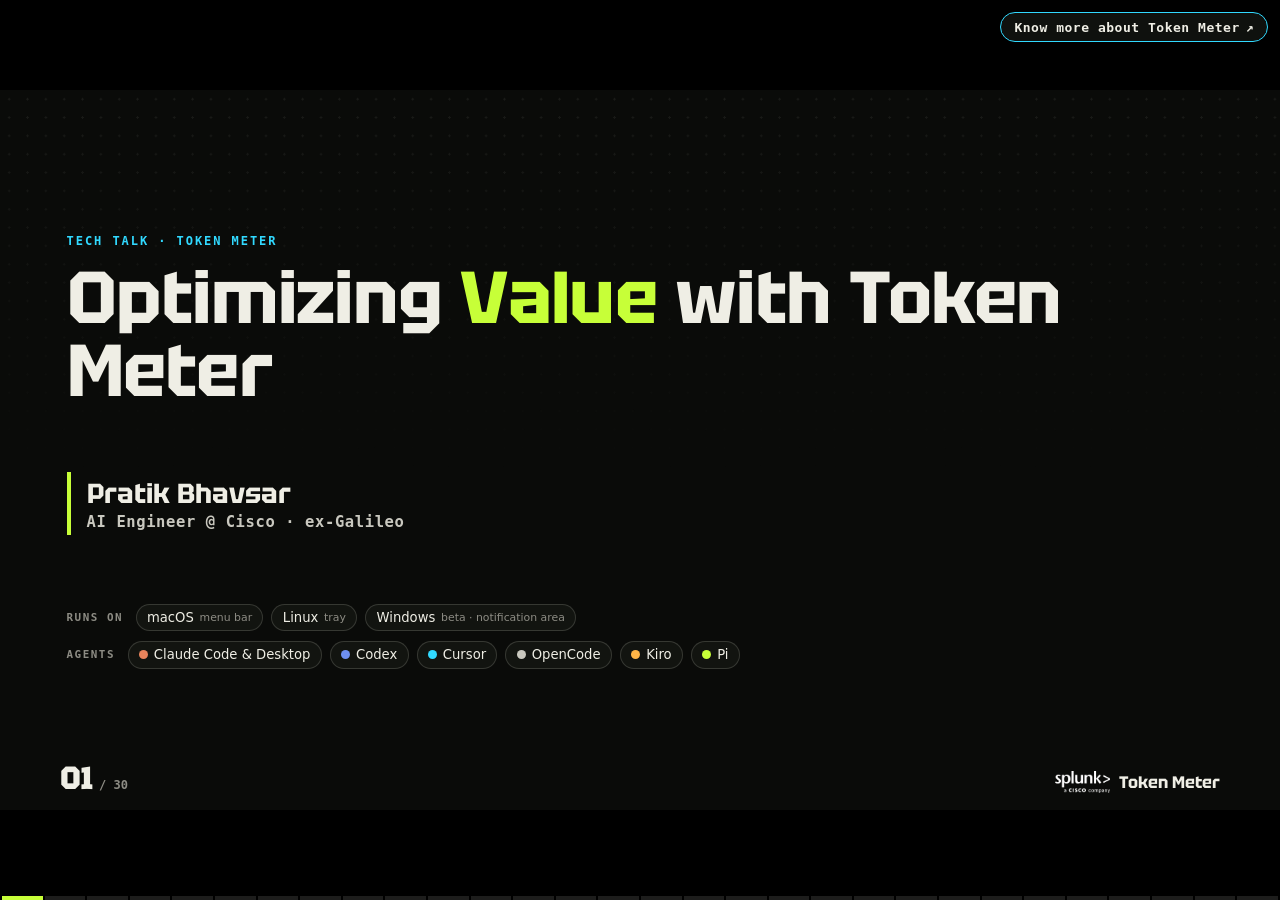
==== docs/talk/index.html @ 32c67ec3 "docs: publish the Token Meter talk deck on GitHub Pages (#84) Serves the deck at /talk/ with a "Know" ====
<!doctype html>
<html lang="en">
<head>
<meta charset="utf-8">
<meta name="viewport" content="width=device-width, initial-scale=1">
<title>Optimizing Value with Token Meter</title>
<link rel="icon" href="../favicon.svg">
<style>
@font-face{font-family:"Tektur Deck";src:url("fonts/Tektur-Variable.ttf") format("truetype");font-weight:400 900;font-stretch:75% 100%;font-display:swap}
:root{
  --carbon:#0a0b09;--panel:#121410;--raise:#1a1d17;
  --bone:#efeee5;--bone-dim:#c9c8bf;--mute:#8d8c84;
  --cyan:#31d9ff;--cyan-deep:#00a9d2;--acid:#c7ff38;--amber:#ffb547;--red:#ff6b5b;
  --claude:#e8845c;--codex:#6e8ff0;
  --line:rgba(239,238,229,.16);
  --display:"Tektur Deck","Arial Narrow",sans-serif;
  --sans:-apple-system,BlinkMacSystemFont,"Segoe UI",Inter,system-ui,sans-serif;
  --mono:ui-monospace,"SF Mono",SFMono-Regular,Menlo,monospace;
}
*{box-sizing:border-box}
html,body{margin:0;height:100%;background:#000;color:var(--bone);font-family:var(--sans);-webkit-font-smoothing:antialiased}
.deck{height:100vh;display:grid;place-items:center}
.slide{display:none;position:relative;width:min(100vw,177.78vh);aspect-ratio:16/9;background:var(--carbon);container-type:size;overflow:hidden;padding:4.6cqw 5.2cqw 4.4cqw}
.slide.on{display:flex;flex-direction:column}
.slide::before{content:"";position:absolute;inset:0;background-image:radial-gradient(rgba(239,238,229,.07) .09cqw,transparent .1cqw);background-size:1.6cqw 1.6cqw;mask-image:linear-gradient(180deg,#000,transparent 55%);pointer-events:none}
.kicker{position:relative;font:600 1.05cqw var(--mono);letter-spacing:.16em;text-transform:uppercase;color:var(--cyan);margin:0 0 1.1cqw;display:flex;gap:1cqw;align-items:center}
h1,h2{position:relative;font-family:var(--display);font-weight:700;margin:0;line-height:1;letter-spacing:-.01em}
h2{font-size:3.3cqw;max-width:88%;line-height:1.05}
.has-loc h2{max-width:66%}
h1 em,h2 em{font-style:normal;color:var(--acid)}
.sub{position:relative;font-size:1.65cqw;line-height:1.4;color:var(--bone-dim);margin:1.2cqw 0 0;max-width:68%}
.stage{position:relative;flex:1;min-height:0;margin-top:2.4cqw;display:flex;gap:3cqw;align-items:stretch}
.stage>*{min-width:0}
.mono{font-family:var(--mono)}
.dim{color:var(--mute)}
.tag{display:inline-block;font:600 1cqw var(--mono);letter-spacing:.08em;text-transform:uppercase;padding:.3cqw .7cqw;border-radius:.35cqw;border:.08cqw solid currentColor}
.tag.soon{color:var(--amber)}.tag.ill{color:var(--mute)}
.foot{position:absolute;left:11.5cqw;right:24cqw;bottom:1.9cqw;font-size:1.05cqw;color:var(--mute)}
svg{display:block;overflow:visible}
svg text{font-family:var(--mono);fill:var(--bone-dim)}
svg .disp{font-family:var(--display);font-weight:700}

/* motion */
.slide.on .a{animation:rise .7s cubic-bezier(.2,.7,.2,1) var(--d,0s) both}
.slide.on .draw{stroke-dasharray:1;stroke-dashoffset:1;animation:draw 1.6s ease-out var(--d,.2s) forwards}
.slide.on .gx{transform-box:fill-box;transform-origin:left center;animation:gx .9s cubic-bezier(.2,.7,.2,1) var(--d,.2s) both}
.slide.on .gy{transform-box:fill-box;transform-origin:center bottom;animation:gy .9s cubic-bezier(.2,.7,.2,1) var(--d,.2s) both}
.slide.on .pop{transform-box:fill-box;transform-origin:center;animation:pop .5s cubic-bezier(.3,1.6,.5,1) var(--d,.4s) both}
@keyframes rise{from{opacity:0;transform:translateY(1.2cqw)}to{opacity:1;transform:none}}
@keyframes draw{to{stroke-dashoffset:0}}
@keyframes gx{from{transform:scaleX(0)}}
@keyframes gy{from{transform:scaleY(0)}}
@keyframes pop{from{transform:scale(0);opacity:0}to{transform:none;opacity:1}}
@keyframes pulse{0%,100%{box-shadow:0 0 0 0 rgba(199,255,56,.45)}50%{box-shadow:0 0 0 .8cqw rgba(199,255,56,0)}}
@keyframes spin{to{transform:rotate(360deg)}}


/* annotated screenshot */
.annot{position:relative;margin:0;aspect-ratio:16/10;align-self:center;width:100%;border-radius:.7cqw;border:.08cqw solid var(--line);box-shadow:0 2cqw 5cqw rgba(0,0,0,.6);overflow:visible}
.annot img{width:100%;height:100%;display:block;border-radius:.7cqw}
.ring{position:absolute;left:calc(var(--x) - var(--w)/2);top:calc(var(--y) - var(--h)/2);width:var(--w);height:var(--h);border:.22cqw solid var(--acid);border-radius:.8cqw}
.slide.on .ring{animation:pop .5s cubic-bezier(.3,1.6,.5,1) var(--d,.6s) both,pulse 2.2s ease-in-out calc(var(--d,.6s) + .6s) infinite}
.ring::after{content:attr(data-k);position:absolute;top:-1.3cqw;left:-1.3cqw;width:2.2cqw;height:2.2cqw;border-radius:50%;background:var(--acid);color:var(--carbon);font:800 1.25cqw/2.2cqw var(--display);text-align:center}
.keys{list-style:none;margin:0;padding:0;display:flex;flex-direction:column;gap:1.8cqw}
.keys li{display:grid;grid-template-columns:2.6cqw 1fr;gap:1cqw;align-items:start}
.keys i{font-style:normal;width:2.2cqw;height:2.2cqw;border-radius:50%;background:var(--acid);color:var(--carbon);font:800 1.25cqw/2.2cqw var(--display);text-align:center}
.keys b{display:block;font:700 1.75cqw/1.15 var(--display);margin-bottom:.4cqw}
.keys span{font-size:1.4cqw;line-height:1.4;color:var(--bone-dim)}
.side{flex:0 0 27%;display:flex;flex-direction:column;justify-content:center;gap:2.4cqw}
.do{border-left:.3cqw solid var(--cyan);padding:.4cqw 0 .4cqw 1.2cqw;font-size:1.35cqw;line-height:1.4;color:var(--bone)}
.do::before{content:"Do this";display:block;font:600 .95cqw var(--mono);letter-spacing:.14em;text-transform:uppercase;color:var(--cyan);margin-bottom:.3cqw}
.where{font:1.15cqw var(--mono);color:var(--mute)}
.where b{color:var(--cyan);font-weight:400}

/* layouts */
.title{justify-content:center}
.title h1{font-size:6.4cqw;margin-bottom:3cqw}
.section{justify-content:center}
.section h1{font-size:7cqw}
.actdiv h1 em{color:var(--c)}
.actrail{display:grid;grid-template-columns:repeat(4,1fr);gap:1.2cqw;margin-top:4.4cqw}
.act{border-top:.35cqw solid var(--c);padding-top:1cqw;opacity:.38}
.act.on{opacity:1}
.act span{display:block;font:600 1.05cqw var(--mono);color:var(--c);letter-spacing:.08em}
.act b{display:block;margin-top:.4cqw;font:700 1.7cqw/1.15 var(--display);color:var(--bone)}
.bignum{font:800 6cqw/1 var(--display)}
.label{font:600 1.1cqw var(--mono);letter-spacing:.14em;text-transform:uppercase;color:var(--mute)}
.callout{position:absolute;z-index:3;min-width:28%;max-width:40%;background:var(--panel);border:.25cqw solid var(--acid);border-radius:1cqw;padding:1.1cqw 1.5cqw 1.2cqw;box-shadow:0 1.6cqw 4cqw rgba(0,0,0,.8),0 0 0 .5cqw rgba(10,11,9,.9)}
.callout::after{content:attr(data-k);position:absolute;top:-1.3cqw;left:-1.3cqw;width:2.4cqw;height:2.4cqw;border-radius:50%;background:var(--acid);color:var(--carbon);font:800 1.35cqw/2.4cqw var(--display);text-align:center}
.callout .cv{font:800 3.4cqw/1.05 var(--display);color:var(--bone);margin-top:.4cqw;display:flex;align-items:baseline;gap:1cqw}
.callout .cv em{font:700 1.6cqw var(--mono);font-style:normal}
.callout .cv em.dn{color:var(--red)}
.callout .cs{margin-top:.4cqw;font-size:1.2cqw;line-height:1.35;color:var(--bone-dim)}
.slide.on .callout{animation:pop .6s cubic-bezier(.3,1.6,.5,1) var(--d,1.4s) both}
.win{background:var(--panel);border:.08cqw solid var(--line);border-radius:1cqw;overflow:hidden;box-shadow:0 2cqw 5cqw rgba(0,0,0,.6);display:flex;flex-direction:column}
.winbar{display:flex;align-items:center;gap:.55cqw;padding:1cqw 1.4cqw;background:var(--raise);border-bottom:.08cqw solid var(--line);font:1.05cqw var(--mono);color:var(--mute)}
.winbar i{width:.95cqw;height:.95cqw;border-radius:50%;background:#2a2e26}
.winbar span{margin-left:1cqw}
.winbody{padding:2cqw 2.2cqw;display:flex;flex-direction:column;gap:1.5cqw}
.meterbar{position:relative;height:1.1cqw;border-radius:.6cqw;background:rgba(239,238,229,.1);margin:1.6cqw 0 2.6cqw}
.meterbar i{position:absolute;left:0;top:0;bottom:0;border-radius:.6cqw;background:var(--cyan)}
.slide.on .meterbar i{animation:gx 1.2s cubic-bezier(.2,.7,.2,1) 2s both;transform-origin:left}
.meterbar b{position:absolute;top:-.6cqw;bottom:-.6cqw;width:.25cqw;background:var(--acid)}
.meterbar span{position:absolute;top:1.8cqw;font:1.05cqw var(--mono);color:var(--bone-dim);white-space:nowrap;transform:translateX(-50%)}
.pres{display:none}
body.shownotes .pres{display:flex;position:fixed;top:0;left:50%;transform:translateX(-50%);gap:2em;align-items:center;padding:.5em 1.2em;background:rgba(18,20,16,.96);border:1px solid var(--cyan);border-top:none;border-radius:0 0 .6em .6em;font:14px var(--mono);color:var(--bone-dim);z-index:9}
.pres b{color:var(--acid);font-weight:600}
.loc{position:absolute;top:4.1cqw;right:5.2cqw;z-index:4;display:flex;align-items:center;gap:.8cqw;padding:.75cqw 1.2cqw;border:.1cqw solid rgba(49,217,255,.55);border-radius:.8cqw;background:rgba(49,217,255,.08);font:600 1.2cqw var(--mono);color:var(--bone)}
.loc::before{content:"In Token Meter";font-size:.9cqw;letter-spacing:.14em;text-transform:uppercase;color:var(--cyan)}
.loc b{color:var(--acid);font-weight:600}
.chiprow{display:flex;flex-wrap:wrap;gap:.7cqw;align-items:center}
.chip{display:inline-flex;align-items:center;gap:.5cqw;padding:.45cqw .9cqw;border:.08cqw solid var(--line);border-radius:2cqw;background:var(--panel);font:1.15cqw var(--sans);color:var(--bone)}
.chip i{width:.8cqw;height:.8cqw;border-radius:50%;background:var(--c,var(--mute))}
.chip small{color:var(--mute);font-size:.95cqw}
.striplab{font:600 .95cqw var(--mono);letter-spacing:.14em;text-transform:uppercase;color:var(--mute);margin-right:.4cqw}
a.linkpill{display:flex;flex-direction:column;align-items:flex-start;gap:.3cqw;padding:1cqw 1.5cqw;border-radius:.9cqw;background:var(--acid);color:var(--carbon);font:700 1.4cqw var(--display);text-decoration:none;box-shadow:0 0 0 .4cqw rgba(199,255,56,.18),0 1.2cqw 3cqw rgba(199,255,56,.2)}
a.linkpill small{font:500 1.05cqw var(--mono)}
.slide.on a.linkpill{animation:pop .6s cubic-bezier(.3,1.6,.5,1) var(--d,1.6s) both,pulse 2.4s ease-in-out 2.4s infinite}
.links{display:grid;grid-template-columns:repeat(2,1fr);gap:1.4cqw}
.links a{display:block;padding:1.5cqw 1.8cqw;border:.08cqw solid var(--line);border-radius:1cqw;background:var(--panel);color:var(--bone);text-decoration:none;border-left:.35cqw solid var(--c,var(--cyan))}
.links a b{display:block;font:700 1.9cqw var(--display);margin-bottom:.4cqw}
.links a span{font:1.15cqw var(--mono);color:var(--bone-dim);word-break:break-all}
.links a:hover{border-color:var(--c,var(--cyan))}
.slide::after{content:none}
.snum{position:absolute;left:5.2cqw;bottom:1.4cqw;z-index:4;font:800 2.8cqw/1 var(--display);color:var(--bone);letter-spacing:-.02em}
.snum small{font:600 1.05cqw var(--mono);color:var(--mute);margin-left:.5cqw;letter-spacing:0}
.brand{position:absolute;right:5.2cqw;bottom:1.5cqw;z-index:4;display:flex;align-items:center;gap:.8cqw;font:700 1.45cqw var(--display);color:var(--bone)}
.brand img{height:1.9cqw;display:block}
.tiles{display:grid;grid-template-columns:repeat(3,1fr);gap:1cqw}
.tile{background:var(--panel);border:.08cqw solid var(--line);border-radius:.8cqw;padding:1.2cqw 1.4cqw}
.tile b{display:block;font:800 3cqw/1 var(--display);color:var(--bone)}
.tile span{display:block;margin-top:.5cqw;font-size:1.2cqw;line-height:1.35;color:var(--bone-dim)}
.tile.bill{border-color:rgba(255,107,91,.6);background:rgba(255,107,91,.08)}
.tile.bill b{color:var(--red)}
.xp{background:var(--panel);border:.08cqw solid var(--line);border-radius:.9cqw;padding:1cqw 1.3cqw .9cqw;box-shadow:0 1.6cqw 4cqw rgba(0,0,0,.45)}
.xphead{display:flex;align-items:center;gap:1cqw;margin-bottom:.7cqw}
.xpt{font:700 1.3cqw var(--display);color:var(--bone);white-space:nowrap}
.xph{margin-left:auto;font:1cqw var(--mono);color:var(--mute);white-space:nowrap}
.xseg{display:flex;border:.08cqw solid var(--line);border-radius:.5cqw;overflow:hidden}
.xseg span{padding:.3cqw .75cqw;font:600 .95cqw var(--mono);color:var(--mute);border-left:.08cqw solid var(--line)}
.xseg span:first-child{border-left:0}
.xseg span.on{background:rgba(49,217,255,.16);color:var(--cyan)}
.xleg{display:flex;flex-wrap:wrap;gap:.4cqw 1.4cqw;margin-top:.6cqw;font:1cqw var(--mono);color:var(--bone-dim)}
.xleg i{display:inline-block;width:.8cqw;height:.8cqw;border-radius:50%;background:var(--c);margin-right:.45cqw;vertical-align:-.05cqw}
.receipt{position:relative;background:var(--bone);color:var(--carbon);font:1.2cqw/1.55 var(--mono);padding:1.8cqw 2cqw 2.6cqw;border-radius:.4cqw .4cqw 0 0;box-shadow:0 2cqw 5cqw rgba(0,0,0,.6);transform:rotate(1.2deg)}
.receipt::after{content:"";position:absolute;left:0;right:0;bottom:-1cqw;height:1cqw;background:linear-gradient(-45deg,transparent .5cqw,var(--bone) 0) 0 0/1cqw 1cqw,linear-gradient(45deg,transparent .5cqw,var(--bone) 0) 0 0/1cqw 1cqw}
.receipt h4{margin:0 0 1cqw;font:800 1.5cqw var(--display);letter-spacing:.06em;text-align:center}
.receipt .r{display:flex;gap:.8cqw;align-items:baseline}
.receipt .r em{font-style:normal;font-weight:700;width:1.4cqw}
.receipt .r span{flex:1;border-bottom:.12cqw dotted rgba(10,11,9,.35)}
.receipt .r i{font-style:normal;color:#4a4a44}
.receipt .ok em{color:#2c7a1f}.receipt .no em{color:#c0392b}.receipt .ex em{color:#8a6100}
.receipt hr{border:0;border-top:.15cqw dashed rgba(10,11,9,.5);margin:1cqw 0}
.receipt .tot{display:flex;justify-content:space-between;font:800 1.7cqw var(--display)}
.notif{display:grid;grid-template-columns:3.6cqw 1fr;gap:1.1cqw;align-items:start;background:rgba(40,42,38,.92);border:.08cqw solid rgba(239,238,229,.2);border-radius:1.4cqw;padding:1.3cqw 1.5cqw;box-shadow:0 2cqw 5cqw rgba(0,0,0,.6);backdrop-filter:blur(10px)}
.notif .ic{width:3.6cqw;height:3.6cqw;border-radius:.9cqw;background:var(--carbon);border:.08cqw solid var(--cyan);display:grid;place-items:center;font:800 1.3cqw var(--display);color:var(--cyan)}
.notif .ap{font:600 1.05cqw var(--sans);color:var(--mute);display:flex;justify-content:space-between}
.notif b{display:block;font:700 1.45cqw var(--sans);margin:.2cqw 0}
.notif span{font-size:1.25cqw;color:var(--bone-dim)}
.hint{display:flex;gap:1cqw;align-items:flex-start;padding:1cqw 1.2cqw;border-radius:.7cqw;background:rgba(255,181,71,.1);border:.08cqw solid rgba(255,181,71,.45)}
.hint i{font-style:normal;color:var(--amber);font:800 1.4cqw var(--display)}
.hint b{display:block;font:700 1.35cqw var(--sans)}
.hint span{font-size:1.15cqw;color:var(--bone-dim)}
.rules{list-style:none;margin:0;padding:0;display:flex;flex-direction:column;gap:.7cqw}
.rules li{display:flex;gap:.8cqw;align-items:baseline;font-size:1.25cqw;color:var(--bone-dim)}
.rules li b{color:var(--bone);font-weight:600}
.rules li::before{content:"";flex:0 0 .7cqw;height:.7cqw;border-radius:50%;background:var(--amber);transform:translateY(-.1cqw)}
.speaker{border-left:.35cqw solid var(--acid);padding:.3cqw 0 .3cqw 1.4cqw}
.speaker b{display:block;font:700 2.4cqw var(--display)}
.speaker span{display:block;font:600 1.35cqw var(--mono);color:var(--bone-dim);letter-spacing:.04em;margin-top:.2cqw}
.levers{display:grid;grid-template-columns:repeat(5,1fr);gap:1.1cqw;width:100%}
.lever{display:flex;flex-direction:column;background:var(--panel);border:.08cqw solid var(--line);border-top:.35cqw solid var(--c,var(--cyan));border-radius:.9cqw;padding:1.4cqw 1.3cqw 1.2cqw;min-height:0}
.lever h3{margin:0;min-height:3.6cqw;font:700 1.55cqw/1.15 var(--display);color:var(--bone)}
.lever .q{min-height:5cqw;margin:.6cqw 0 0;font-size:1.15cqw;line-height:1.4;color:var(--bone-dim)}
.lever .n{margin-top:2cqw;font:800 3.1cqw/1 var(--display);color:var(--c,var(--cyan))}
.lever .e{margin-top:.4cqw;font-size:1.1cqw;line-height:1.35;color:var(--bone-dim)}
.lever .w{margin-top:.9cqw;font:600 .95cqw var(--mono);color:var(--cyan);letter-spacing:.03em}
.keep{display:grid;grid-template-columns:1fr 1fr;gap:.7cqw}
.keep span{padding:.7cqw .9cqw;border:.08cqw solid rgba(199,255,56,.4);border-radius:.6cqw;font:600 1.15cqw var(--sans);color:var(--bone);background:rgba(199,255,56,.06)}
.tl{display:flex;gap:.4cqw;width:100%}
.tl .seg{flex:var(--w);min-width:0}
.tl .bar{height:1.1cqw;border-radius:.3cqw;background:var(--c)}
.slide.on .tl .bar{animation:gx .8s cubic-bezier(.2,.7,.2,1) var(--d,.3s) both;transform-origin:left}
.tl .yr{margin-top:.8cqw;font:600 1cqw var(--mono);color:var(--mute)}
.tl .co{margin-top:.3cqw;font:700 1.6cqw/1.1 var(--display);color:var(--bone)}
.tl .ds{margin-top:.4cqw;font-size:1.1cqw;line-height:1.35;color:var(--bone-dim)}
.phase{display:flex;justify-content:space-between;font:600 1cqw var(--mono);letter-spacing:.12em;text-transform:uppercase;margin-bottom:.8cqw}
.proof{display:grid;grid-template-columns:1fr 1fr;gap:1.4cqw}
.proof .card{background:var(--panel);border:.08cqw solid var(--line);border-left:.35cqw solid var(--c);border-radius:.8cqw;padding:1.3cqw 1.5cqw}
.proof .card .label{color:var(--c)}
.proof ul{margin:.7cqw 0 0;padding:0;list-style:none;display:flex;flex-direction:column;gap:.55cqw}
.proof li{font-size:1.25cqw;line-height:1.35;color:var(--bone-dim)}
.proof li b{color:var(--bone);font-weight:600}
a.me{display:inline-block;padding:.75cqw 1.4cqw;border-radius:.8cqw;background:var(--acid);color:var(--carbon);font:700 1.6cqw var(--display);text-decoration:none}
a.me.alt{background:transparent;color:var(--acid);border:.15cqw solid var(--acid)}
.credits{position:absolute;left:13cqw;right:22cqw;bottom:1.5cqw;z-index:4;display:flex;align-items:center;gap:1.4cqw;height:2.6cqw;padding:0 0 0 1.2cqw;border:.08cqw solid rgba(199,255,56,.3);border-radius:2cqw;background:rgba(199,255,56,.05);overflow:hidden}
.credits b{flex:none;font:600 .95cqw var(--mono);letter-spacing:.14em;text-transform:uppercase;color:var(--acid)}
.cwin{flex:1;min-width:0;overflow:hidden;mask-image:linear-gradient(90deg,transparent,#000 6%,#000 94%,transparent)}
.ctrack{display:flex;width:max-content}
.ctrack div{display:flex}
.ctrack span{font:600 1.25cqw var(--sans);color:var(--bone);white-space:nowrap;padding-right:1.4cqw}
.ctrack span::after{content:"·";margin-left:1.4cqw;color:var(--acid)}
.slide.on .ctrack{animation:credits 22s linear infinite}
@keyframes credits{to{transform:translateX(-50%)}}
.closeglow{position:absolute;inset:0;background:radial-gradient(40cqw 30cqw at 78% 45%,rgba(199,255,56,.10),transparent 70%),radial-gradient(35cqw 30cqw at 15% 85%,rgba(49,217,255,.08),transparent 70%);pointer-events:none}
.printer{position:relative;justify-self:center;width:38cqw}
.slot{position:relative;z-index:2;display:flex;align-items:center;gap:.8cqw;height:4cqw;padding:0 1.6cqw;border-radius:1.2cqw;background:linear-gradient(180deg,#24281f,#121410);border:.08cqw solid rgba(239,238,229,.18);box-shadow:0 1.4cqw 3cqw rgba(0,0,0,.6);font:700 1.05cqw var(--mono);letter-spacing:.2em;color:var(--mute)}
.slot i{width:.8cqw;height:.8cqw;border-radius:50%;background:var(--acid);box-shadow:0 0 1cqw var(--acid)}
.slot b{position:absolute;left:1.4cqw;right:1.4cqw;bottom:.7cqw;height:.35cqw;border-radius:.2cqw;background:#000}
.paper{position:relative;margin:-1cqw 1.4cqw 0;padding:2.6cqw 2cqw 2.2cqw;background:var(--bone);color:var(--carbon);font:1.1cqw/1.4 var(--mono);box-shadow:0 2cqw 4cqw rgba(0,0,0,.55);transform-origin:top center}
.paper::after{content:"";position:absolute;left:0;right:0;bottom:-1cqw;height:1cqw;background:linear-gradient(-45deg,transparent .5cqw,var(--bone) 0) 0 0/1cqw 1cqw,linear-gradient(45deg,transparent .5cqw,var(--bone) 0) 0 0/1cqw 1cqw}
.slide.on .paper{animation:printout 1.8s cubic-bezier(.3,.6,.2,1) .5s both}
@keyframes printout{from{clip-path:inset(0 0 100% 0);transform:translateY(-6cqw)}to{clip-path:inset(0 0 -2cqw 0);transform:none}}
.paper .ph{display:flex;justify-content:space-between;font-weight:700;letter-spacing:.14em;padding-bottom:1cqw;margin-bottom:.4cqw;border-bottom:.15cqw dashed rgba(10,11,9,.45)}
.paper .li{display:grid;grid-template-columns:2.6cqw 1fr auto;gap:1cqw;align-items:center;padding:.85cqw 0;white-space:nowrap;border-bottom:.1cqw dotted rgba(10,11,9,.3);color:var(--carbon);text-decoration:none}
.paper .ic{display:flex;align-items:center;justify-content:center;height:2.4cqw}
.paper .ic svg{width:2.3cqw;height:2.3cqw}
.paper .ic img{width:2.6cqw;filter:invert(1)}
.paper .t{font:600 1.3cqw var(--sans)}
.paper .v{font-weight:700;font-size:1.1cqw}
.paper .tot{display:flex;justify-content:space-between;align-items:baseline;margin-top:1.2cqw;padding-top:1.2cqw;border-top:.15cqw dashed rgba(10,11,9,.45);font:800 1.8cqw var(--display)}
.paper .tot span:last-child{font:700 1.2cqw var(--mono)}
.paper .thanks{margin-top:1.6cqw;text-align:center;font-weight:700;letter-spacing:.24em;font-size:1cqw;color:#4a4a44}
.cta{display:flex;flex-wrap:wrap;gap:.8cqw;margin-top:1.6cqw}
.cta span{padding:.7cqw 1.2cqw;border-radius:2cqw;border:.12cqw solid var(--acid);color:var(--acid);font:700 1.3cqw var(--display)}
.cta span:first-child{background:var(--acid);color:var(--carbon)}
.mtiles{display:grid;grid-template-columns:1fr 1fr;gap:.9cqw}
.mt{background:var(--panel);border:.08cqw solid var(--line);border-top:.3cqw solid var(--c,var(--cyan));border-radius:.8cqw;padding:1cqw 1.2cqw}
.mt .k{font:600 .95cqw var(--mono);letter-spacing:.1em;text-transform:uppercase;color:var(--mute)}
.mt .v{display:flex;align-items:baseline;gap:.7cqw;margin-top:.4cqw;font:800 2.5cqw/1 var(--display);color:var(--bone)}
.mt .v em{font:700 1.2cqw var(--mono);font-style:normal}
.mt .v em{color:var(--mute)}
.mt .v em.dn{color:var(--red)}.mt .v em.up{color:var(--acid)}
.mt .kn{display:inline-block;width:1.5cqw;height:1.5cqw;margin-right:.5cqw;border-radius:50%;background:var(--acid);color:var(--carbon);font:800 .95cqw/1.5cqw var(--display);text-align:center;letter-spacing:0;vertical-align:.05cqw}
.mt .s{margin-top:.4cqw;font-size:1.05cqw;line-height:1.3;color:var(--bone-dim)}
.ins{border-left:.3cqw solid var(--acid);padding:.3cqw 0 .3cqw 1.1cqw;font-size:1.2cqw;line-height:1.4;color:var(--bone-dim)}
.ins b{color:var(--bone);font-weight:600}
.mbar{display:flex;justify-content:flex-end;align-items:center;gap:1.2cqw;height:2.4cqw;padding:0 1.2cqw;border-radius:.6cqw;background:rgba(30,32,28,.82);border:.08cqw solid rgba(239,238,229,.14);backdrop-filter:blur(8px);font:500 1.05cqw var(--sans);color:var(--bone-dim)}
.mbar .si{display:flex;align-items:center;gap:.6cqw;padding:.25cqw .7cqw;border-radius:.4cqw;background:rgba(49,217,255,.16);color:var(--cyan);font:600 1.05cqw var(--mono)}
.mbar .si i{font-style:normal;font:800 1.05cqw var(--display)}
.mdrop{margin-top:.5cqw;padding:.6cqw 0;border-radius:1cqw;background:rgba(36,38,34,.94);border:.08cqw solid rgba(239,238,229,.16);box-shadow:0 2cqw 5cqw rgba(0,0,0,.65);font:1.08cqw/1.3 var(--sans);color:var(--bone)}
.mdrop .hd{padding:.5cqw 1.2cqw .7cqw}
.mdrop .hd b{display:block;font-weight:600;font-size:1.15cqw}
.mdrop .hd span{font-size:.95cqw;color:var(--mute)}
.mdrop .qa{display:grid;grid-template-columns:repeat(4,1fr);gap:.35cqw;padding:0 1.2cqw .7cqw}
.mdrop .qa span{text-align:center;padding:.35cqw 0;border-radius:.4cqw;background:rgba(239,238,229,.08);font-size:.9cqw}
.mdrop hr{border:0;border-top:.08cqw solid rgba(239,238,229,.12);margin:.4cqw 0}
.mdrop .it{display:flex;align-items:center;gap:.7cqw;padding:.32cqw 1.2cqw}
.mdrop .it .g{width:1.1cqw;text-align:center;color:var(--bone-dim)}
.mdrop .it .ar{margin-left:auto;color:var(--mute)}
.mdrop .it.dim{color:var(--mute);font-size:.95cqw}
.mdrop .it.on{background:rgba(49,217,255,.22)}
.mdrop .dot{display:inline-block;width:.7cqw;height:.7cqw;border-radius:50%;background:var(--c)}
.desk{position:relative;flex:0 0 61%;border-radius:1cqw;border:.08cqw solid var(--line);background:radial-gradient(50cqw 30cqw at 15% 115%,rgba(49,217,255,.12),transparent 65%),radial-gradient(30cqw 25cqw at 95% 0%,rgba(199,255,56,.06),transparent 65%),#0f110e;overflow:hidden;box-shadow:0 2cqw 5cqw rgba(0,0,0,.6)}
.macbar{display:flex;align-items:center;gap:1.2cqw;white-space:nowrap;height:2.5cqw;padding:0 1.2cqw;background:rgba(30,32,28,.9);border-bottom:.08cqw solid rgba(239,238,229,.1);font:500 1.05cqw var(--sans);color:var(--bone-dim)}
.macbar b{font-weight:700;color:var(--bone)}
.macbar .sp{margin-left:auto}
.macbar .si{display:flex;align-items:center;gap:.6cqw;padding:.25cqw .7cqw;border-radius:.4cqw;background:rgba(49,217,255,.16);color:var(--cyan);font:600 1.05cqw var(--mono)}
.macbar .si.open{background:rgba(49,217,255,.3);color:var(--bone)}
.macbar .si i{font-style:normal;font:800 1.05cqw var(--display);color:var(--cyan)}
.mdrop.mmenu{position:absolute;top:2.8cqw;right:var(--mr,12cqw);width:24cqw;margin:0;padding:.5cqw 0;font-size:1.05cqw}
.dwin{position:absolute;left:1.4cqw;top:3.8cqw;width:34.5cqw}
.dwin .winbar{padding:.7cqw 1cqw;font-size:.95cqw}
.dwin img{display:block;width:100%;aspect-ratio:16/10;object-fit:cover;object-position:top left}
.mdrop .it{gap:.5cqw}
.mdrop .qa span{white-space:nowrap}
.mtoast{position:absolute;left:3cqw;bottom:1.4cqw;z-index:2;width:24cqw;padding:1cqw 1.2cqw;grid-template-columns:2.8cqw 1fr}
.mtoast .ic{width:2.8cqw;height:2.8cqw;font-size:1cqw}
.mtoast b{font-size:1.25cqw}.mtoast span{font-size:1.1cqw}
.mk{position:absolute;z-index:3;width:2.2cqw;height:2.2cqw;border-radius:50%;background:var(--acid);color:var(--carbon);font:800 1.25cqw/2.2cqw var(--display);text-align:center;box-shadow:0 0 0 .35cqw rgba(10,11,9,.85)}
.themes{display:grid;grid-template-columns:repeat(4,1fr);gap:1.2cqw 1.2cqw;width:100%}
.themes figure{margin:0}
.themes img{width:100%;aspect-ratio:16/10;object-fit:cover;object-position:top left;border-radius:.6cqw;border:.08cqw solid var(--line);display:block}
.themes figcaption{margin-top:.6cqw}
.themes figcaption b{font:700 1.45cqw var(--display)}
.themes figcaption span{display:block;margin-top:.2cqw;font-size:1cqw;line-height:1.3;color:var(--mute)}
.notes{display:none}
body.shownotes .slide.on .notes{display:block;position:absolute;left:0;right:0;bottom:0;max-height:34%;overflow:auto;background:rgba(18,20,16,.97);border-top:.15cqw solid var(--cyan);padding:1.4cqw 5.2cqw;font-size:1.3cqw;line-height:1.45;color:var(--bone-dim);z-index:5}
.rail{position:fixed;left:0;right:0;bottom:0;height:4px;display:flex;gap:2px;padding:0 2px}
.rail i{flex:1;background:rgba(239,238,229,.12)}
.rail i.done{background:var(--cyan)}
.rail i.now{background:var(--acid)}
.knowmore{position:fixed;top:12px;right:12px;z-index:10;display:inline-flex;align-items:center;gap:.45em;padding:.5em 1em;border:1px solid var(--cyan);border-radius:999px;background:rgba(18,20,16,.88);color:var(--bone);font:600 13px var(--mono);letter-spacing:.04em;text-decoration:none;transition:background .15s,color .15s}
.knowmore:hover,.knowmore:focus-visible{background:var(--cyan);color:var(--carbon)}
:fullscreen .knowmore,body.static .knowmore{display:none}
.term{background:#050605;border:.08cqw solid var(--line);border-radius:.8cqw;font:1.35cqw/1.7 var(--mono);padding:1.6cqw 2cqw;color:var(--bone-dim)}
.term .bar{display:flex;gap:.5cqw;margin:-0.4cqw 0 1.2cqw}
.term .bar i{width:.9cqw;height:.9cqw;border-radius:50%;background:var(--raise)}
.term .p{color:var(--acid)}.term .c{color:var(--bone)}.term .o{color:var(--cyan)}
.bubble{max-width:80%;padding:1.3cqw 1.6cqw;border-radius:1.2cqw;font-size:1.45cqw;line-height:1.4}
.bubble.me{align-self:flex-end;background:var(--raise);border:.08cqw solid var(--line)}
.bubble.ai{background:var(--panel);border:.08cqw solid rgba(49,217,255,.35)}
.mcpans{max-width:100%;font-size:1.3cqw;line-height:1.35;padding:1.1cqw 1.5cqw}
.mcpans .mh{font:600 .95cqw var(--mono);letter-spacing:.12em;text-transform:uppercase;color:var(--cyan);margin-bottom:.5cqw}
.mcpans .mf{display:grid;grid-template-columns:4.6cqw 1fr;gap:.8cqw;align-items:baseline;margin-top:.35cqw}
.mcpans .mf b{font:800 1.8cqw/1 var(--display);color:var(--amber)}
.mcpans .mf span,.mcpans .mx span{color:var(--bone-dim)}
.mcpans .mx{display:grid;grid-template-columns:1.8cqw 1fr;gap:.8cqw;align-items:baseline;margin-top:.4cqw}
.mcpans .mx i{font-style:normal;width:1.6cqw;height:1.6cqw;border-radius:50%;background:var(--acid);color:var(--carbon);font:800 1cqw/1.6cqw var(--display);text-align:center}
.mcpans .mx em{font:600 1.05cqw var(--mono);font-style:normal;color:var(--acid);margin-left:.5cqw;white-space:nowrap}
.goals{flex:1;display:grid;grid-template-columns:1fr 1fr;gap:1.2cqw;align-content:center}
.goal{background:var(--panel);border:.08cqw solid var(--line);border-left:.35cqw solid var(--c);border-radius:.8cqw;padding:1.2cqw 1.4cqw}
.goal .gt{display:flex;justify-content:space-between;align-items:baseline;gap:.8cqw}
.goal .gt b{font:700 1.45cqw var(--display);color:var(--bone)}
.goal .gs{font:600 .95cqw var(--mono);color:var(--cyan);white-space:nowrap}
.goal .gv{display:flex;align-items:baseline;gap:1cqw;margin-top:.7cqw}
.goal .gv span{font:800 2.8cqw/1 var(--display);color:var(--bone)}
.goal .gv em{font:600 1.15cqw var(--mono);font-style:normal;color:var(--mute)}
.goal .gb{height:.7cqw;margin-top:.9cqw;border-radius:.4cqw;background:rgba(239,238,229,.1);overflow:hidden}
.goal .gb i{display:block;height:100%;border-radius:.4cqw;background:var(--c)}
.slide.on .goal .gb i{animation:gx 1s cubic-bezier(.2,.7,.2,1) .9s both;transform-origin:left}
.goal .gf{display:flex;justify-content:space-between;gap:.8cqw;margin-top:.6cqw;font-size:1.05cqw;color:var(--bone-dim)}
.goal .st{font:700 .95cqw var(--mono);letter-spacing:.08em;text-transform:uppercase;color:var(--c);white-space:nowrap}
.toolcall{align-self:flex-start;font:1.1cqw var(--mono);color:var(--cyan);border:.08cqw dashed rgba(49,217,255,.5);border-radius:.6cqw;padding:.6cqw 1cqw}
@media (prefers-reduced-motion:reduce){*,*::before,*::after{animation:none!important;transition:none!important}.draw{stroke-dashoffset:0!important}}
body.static .slide *,body.static .slide *::before{animation:none!important;transition:none!important}
body.static .draw{stroke-dashoffset:0!important}
@media print{
  @page{size:16in 9in;margin:0}
  html,body{background:var(--carbon)}
  .deck{display:block;height:auto}
  .slide{display:flex!important;flex-direction:column;width:16in;height:9in;break-after:page}
  .slide *{animation:none!important}.draw{stroke-dashoffset:0!important}
  .notes,.rail{display:none!important}
}
</style>
</head>
<body>
<main class="deck">

<!-- 1 · title -->
<section class="slide title">
  <p class="kicker a">Tech talk · Token Meter</p>
  <h1 class="a" style="--d:.1s">Optimizing <em>Value</em> with Token Meter</h1>
  <div class="a" style="--d:.3s;margin-top:2.6cqw"><div class="speaker"><b>Pratik Bhavsar</b><span>AI Engineer @ Cisco · ex-Galileo</span></div></div>
  <div class="a" style="--d:.5s;margin-top:6cqw;display:flex;flex-direction:column;gap:.9cqw">
    <div class="chiprow"><span class="striplab">Runs on</span><span class="chip">macOS <small>menu bar</small></span><span class="chip">Linux <small>tray</small></span><span class="chip">Windows <small>beta · notification area</small></span></div>
    <div class="chiprow"><span class="striplab">Agents</span><span class="chip"><i style="--c:#e8845c"></i>Claude Code &amp; Desktop</span><span class="chip"><i style="--c:#6e8ff0"></i>Codex</span><span class="chip"><i style="--c:#31d9ff"></i>Cursor</span><span class="chip"><i style="--c:#c9c8bf"></i>OpenCode</span><span class="chip"><i style="--c:#ffb547"></i>Kiro</span><span class="chip"><i style="--c:#c7ff38"></i>Pi</span></div>
  </div>
  <aside class="notes">Hi, I'm Pratik, an AI engineer at Cisco, previously at Galileo. Every day we spend tokens like money, but the bill never tells us what we bought: which session was worth it, which model, which habit. Token Meter is a local, private meter that reads the traces your agents already write, on macOS, Linux, and Windows, across Claude, Codex, Cursor, OpenCode, Kiro, and Pi. This talk isn't a feature tour. It's the questions you already have, the five levers that change the answer, and how to run the experiment yourself. Optimizing value means more useful work per dollar, not just less spend.</aside>
</section>

<!-- 1b · speaker intro -->
<section class="slide">
  <p class="kicker a">Who's talking</p>
  <h2 class="a" style="--d:.1s">Full-stack AI, then <em>three years deep in evals</em></h2>
  <div class="stage" style="flex-direction:column;gap:2.4cqw;justify-content:center">
    <div class="a" style="--d:.25s">
      <div class="phase"><span style="color:var(--cyan)">Search · NLP · model building</span><span style="color:var(--acid)">Evals · tokenomics</span></div>
      <div class="tl">
        <div class="seg" style="--w:3;--c:var(--cyan-deep)"><div class="bar" style="--d:.3s"></div><div class="yr">2017–2020</div><div class="co">TaskHuman · Morningstar</div><div class="ds">Search, recsys, quant ML</div></div>
        <div class="seg" style="--w:1.4;--c:var(--cyan-deep)"><div class="bar" style="--d:.45s"></div><div class="yr">2020</div><div class="co">Jina AI</div><div class="ds">Neural search, employee #6</div></div>
        <div class="seg" style="--w:2.2;--c:var(--cyan)"><div class="bar" style="--d:.6s"></div><div class="yr">2021–2023</div><div class="co">Enterpret</div><div class="ds">Founding engineer, NLP</div></div>
        <div class="seg" style="--w:3;--c:var(--acid)"><div class="bar" style="--d:.75s"></div><div class="yr">2023–2026</div><div class="co">Galileo</div><div class="ds">Evals, benchmarks, 5 books</div></div>
        <div class="seg" style="--w:1.6;--c:var(--acid)"><div class="bar" style="--d:.9s"></div><div class="yr">2026–now</div><div class="co">Cisco</div><div class="ds">Agent tokenomics, evals</div></div>
      </div>
    </div>
    <div class="proof a" style="--d:1.1s">
      <div class="card" style="--c:var(--cyan)"><div class="label">Built</div><ul>
        <li><b>BRAG</b> · four open RAG models</li>
        <li><b>NLP and search</b> in production</li>
        <li><b>Token Meter</b> · agent spend, locally</li>
      </ul></div>
      <div class="card" style="--c:var(--acid)"><div class="label">Evaluated</div><ul>
        <li><b>Agent Leaderboard v2</b> · 30+ models</li>
        <li><b>Hallucination Index</b> · RAG</li>
        <li><b>Eval Engineering</b> + 4 more books</li>
      </ul></div>
    </div>
  </div>
  <div class="a" style="--d:1.3s;display:flex;align-items:center;gap:1.2cqw;margin:0 0 2.6cqw">
    <a class="me" href="https://pratik.ai" target="_blank" rel="noopener noreferrer">pratik.ai</a>
    <a class="me alt" href="https://pakodas.substack.com" target="_blank" rel="noopener noreferrer">pakodas.substack.com</a>
    <span class="dim" style="font-size:1.15cqw;margin-left:1cqw">IIT Bombay · The Batch · Latent Space</span>
  </div>
  <aside class="notes">Quick intro since many of you don't know me yet. I've worked across the stack: search, recommendations, and quant ML at TaskHuman and Morningstar; employee number six at Jina AI on open-source neural search; founding engineer at Enterpret building semantic search, NLP pipelines, and MLOps. The last three years I went deep on evals at Galileo: Agent Leaderboard, Hallucination Index, and five books including Eval Engineering. Galileo was acquired by Cisco, and now I work on tokenomics and evaluation for AI agents. Evals tell you whether the output is good. Tokenomics tells you what it cost. You need both to know if it was worth it.</aside>
</section>

<!-- 2 · invisible bill -->
<section class="slide">
  <p class="kicker a">The problem · usage is not value</p>
  <h2 class="a" style="--d:.1s">The chat says <em>"Done."</em> The bill says more.</h2>
  <div class="stage" style="gap:3cqw">
    <div class="win a" style="--d:.2s;flex:.85;align-self:center">
      <div class="winbar"><i></i><i></i><i></i><span>What you see</span></div>
      <div class="winbody" style="gap:1.4cqw">
        <div class="bubble me a" style="--d:.4s;font-size:1.55cqw">Fix the failing dashboard tests and open a PR.</div>
        <div class="dim a" style="--d:.7s;font:1.1cqw var(--mono);text-align:center">· · · 143 minutes later · · ·</div>
        <div class="bubble ai a" style="--d:1s;font-size:1.55cqw">Done. Tests pass and the PR is open. <b style="color:var(--acid)">✓</b></div>
      </div>
    </div>
    <div style="flex:1.3;display:flex;flex-direction:column;gap:1.1cqw;justify-content:center">
      <div class="label a" style="--d:1.2s;color:var(--cyan)">What actually happened · Sessions → Execution profile</div>
      <div class="xp a" style="--d:1.2s">
        <div class="xphead"><span class="xpt">Execution profile</span><span class="xseg"><span>Tokens</span><span>Cost</span><span class="on">Context</span><span>Tools</span><span>Wait</span></span><span class="xph">% of 258K window</span></div>
        <svg viewBox="0 0 1000 236" id="ctxchart" role="img" aria-label="Context grew from 13% to 95% of the window, then five compactions each dropped it to about 15%"></svg>
        <div class="xleg"><span><i style="--c:var(--cyan)"></i>context</span><span><i style="--c:var(--amber)"></i>70% watch</span><span><i style="--c:var(--red)"></i>85% high</span><span><i style="--c:var(--acid)"></i>compaction</span></div>
      </div>
      <div class="tiles a" style="--d:1.5s">
        <div class="tile"><b>452</b><span>model calls, each re-reading the whole context</span></div>
        <div class="tile"><b>59.7M</b><span>tokens read and written</span></div>
        <div class="tile"><b>5</b><span>compactions · first at 95% of the window</span></div>
        <div class="tile"><b>143</b><span>minutes of active work</span></div>
        <div class="tile"><b>126</b><span>skills loaded · 7 used</span></div>
        <div class="tile bill pop" style="--d:2.2s"><b>$26.97</b><span>the bill, at list price</span></div>
      </div>
    </div>
  </div>
  <p class="foot">One real Codex session (gpt-5.6-sol) from my laptop, August 2026. Chat text illustrative; the numbers are real.</p>
  <aside class="notes">Every agent session looks like this from the outside: a request and a "done." Underneath, this is Token Meter's execution profile for that session. Context climbs with every model call because each call re-reads everything so far: the instructions, every file read, every tool result. It went from 13% of the window to 95% before the agent compacted, then climbed again, five times. Calls above 85% of the window cost about $0.068 each; calls right after a compaction cost about $0.038. One in five calls ran above the 70% watch line, and they were 30% of the bill. Plus 126 skills loaded and 7 used. The bill arrives weeks later, aggregated, with none of this. Ask the room: who knows what their last session cost?</aside>
</section>

<!-- 4 · two surfaces -->
<section class="slide" data-loc="Menu bar · <b>Dashboard</b>">
  <p class="kicker a">How it works</p>
  <h2 class="a" style="--d:.1s">A <em>glance</em> now. A <em>deep dive</em> later.</h2>
  <div class="stage" style="gap:3cqw">
    <div class="desk a" style="--d:.2s;--mr:1.2cqw">
      <div class="macbar"><b>Code</b><span>File</span><span>Edit</span><span class="sp"></span><span class="si open"><i>&gt;</i>$67.77 · 28 tok/s · 257K ctx · $9.64 today</span><span>⌁</span><span>Wed 2:14 PM</span></div>
      <div class="win dwin pop" style="--d:.3s"><div class="winbar"><i></i><i></i><i></i><span>127.0.0.1:8722 · Spend</span></div><img src="img/live-spend.jpg" alt="Token Meter dashboard Spend page"></div>
      <div class="mdrop mmenu pop" style="--d:.6s">
        <div class="hd"><b>token-meter</b><span>Claude · Following latest · 12s idle</span></div>
        <div class="qa"><span>▦ Dashboard</span><span>▥ Spend</span><span>⚒ Tools</span><span>⚙ Settings</span></div>
        <hr><div class="it dim">Recent sessions</div>
        <div class="it"><span class="g">✓</span><span class="g">⟲</span>Follow latest</div>
        <div class="it"><span class="g"></span><span class="g"><span class="dot" style="--c:var(--claude)"></span></span>Claude · token-meter</div>
        <div class="it"><span class="g"></span><span class="g"><span class="dot" style="--c:var(--codex)"></span></span>Codex · token-meter</div>
        <div class="it"><span class="g"></span><span class="g"><span class="dot" style="--c:var(--cyan)"></span></span>Cursor · website</div>
        <hr>
        <div class="it"><span class="g"></span><span class="g">◔</span>Provider limits (Beta)<span class="ar">›</span></div>
        <div class="it on"><span class="g"></span><span class="g">▦</span>Budgets<span class="ar">›</span></div>
        <div class="it"><span class="g"></span><span class="g">◎</span>Goals<span class="ar">›</span></div>
        <div class="it"><span class="g"></span><span class="g">⚙</span>Menu bar settings<span class="ar">›</span></div>
        <div class="it"><span class="g"></span><span class="g">▣</span>Get Enterprise Tokenomics</div>
        <hr><div class="it"><span class="g"></span><span class="g"></span>Quit Token Meter</div>
      </div>
      <div class="notif mtoast pop" style="--d:1.4s"><div class="ic">TM</div><div><div class="ap"><span>Token Meter</span><span>now</span></div><b>Long session</b><span>Claude Code · claude-opus-5-5</span></div></div>
      <span class="mk pop" style="--d:.8s;top:.15cqw;right:var(--mk1,40cqw)">1</span>
      <span class="mk pop" style="--d:.9s;top:8.2cqw;right:calc(var(--mr,12cqw) + 23cqw)">2</span>
      <span class="mk pop" style="--d:1s;top:13.6cqw;right:calc(var(--mr,12cqw) + 23cqw)">3</span>
      <span class="mk pop" style="--d:1.1s;top:22.9cqw;right:calc(var(--mr,12cqw) + 23cqw)">4</span>
      <span class="mk pop" style="--d:1.5s;bottom:5.6cqw;left:1.6cqw">5</span>
    </div>
    <div class="side" style="flex:1;gap:1.6cqw">
      <ol class="keys a" style="--d:.9s;gap:1.2cqw">
        <li><i>1</i><div><b>Live title</b><span>Cost, speed, context, and today's spend. Pick the metrics.</span></div></li>
        <li><i>2</i><div><b>One click to the dashboard</b><span>The deep dive at 127.0.0.1:8722: every session, every month</span></div></li>
        <li><i>3</i><div><b>Follow latest, or pin one</b><span>Any recent session, any agent</span></div></li>
        <li><i>4</i><div><b>Budgets, goals, limits</b><span>Submenus, without opening a browser</span></div></li>
        <li><i>5</i><div><b>Nudges as notifications</b><span>App and model only, never content</span></div></li>
      </ol>
      <div class="a" style="--d:1.1s;display:grid;grid-template-columns:auto 1fr;gap:.6cqw 1.2cqw;font-size:1.3cqw">
        <span class="label" style="align-self:center">macOS</span><span>Menu bar</span>
        <span class="label" style="align-self:center">Linux</span><span>AppIndicator tray</span>
        <span class="label" style="align-self:center">Windows</span><span>Notification area <span class="tag soon" style="font-size:.85cqw">Beta</span></span>
      </div>
    </div>
  </div>
  <div class="chiprow a" style="--d:1.3s;margin-top:1.2cqw"><span class="striplab">Agents</span><span class="chip"><i style="--c:#e8845c"></i>Claude Code &amp; Desktop</span><span class="chip"><i style="--c:#6e8ff0"></i>Codex</span><span class="chip"><i style="--c:#31d9ff"></i>Cursor</span><span class="chip"><i style="--c:#c9c8bf"></i>OpenCode</span><span class="chip"><i style="--c:#ffb547"></i>Kiro</span><span class="chip"><i style="--c:#c7ff38"></i>Pi</span></div>
  <p class="foot">The macOS menu bar companion. Linux and Windows show the same data in the tray. Menu values illustrative.</p>
  <aside class="notes">Menu bar is the habit-builder: you see cost while you work, not after. The title shows live cost, output speed, context, and today's spend; you choose which. One click opens the dashboard, Spend, Tools, or Settings. Follow the latest session or pin any recent one. Budgets, goals, and provider limits are submenus, and nudges arrive as notifications that name only the app and model. Dashboard is for review. One view across every agent you use, on macOS, Linux, and Windows (beta). Only sessions stored locally are visible.</aside>
</section>

<!-- 5 · pipeline -->
<section class="slide">
  <p class="kicker a">How it works</p>
  <h2 class="a" style="--d:.1s">From raw traces to <em>goals</em></h2>
  <div class="stage" style="align-items:center">
    <svg viewBox="0 0 1500 440" style="width:100%" role="img" aria-label="Traces become tokens, tokens become cost, cost becomes metrics. Insights are generated from metrics, and goals are set on metrics.">
      <path id="pipe" d="M80 220 H830" stroke="rgba(239,238,229,.18)" stroke-width="4" fill="none"/>
      <path id="pipe-up" d="M830 220 C980 220, 1030 90, 1150 90" stroke="rgba(199,255,56,.3)" stroke-width="4" fill="none"/>
      <path id="pipe-dn" d="M830 220 C980 220, 1030 350, 1150 350" stroke="rgba(199,255,56,.3)" stroke-width="4" fill="none"/>
      <g class="pipeflow">
        <circle r="6" fill="#31d9ff"><animateMotion dur="2.6s" repeatCount="indefinite" begin="0s"><mpath href="#pipe"/></animateMotion></circle>
        <circle r="6" fill="#31d9ff"><animateMotion dur="2.6s" repeatCount="indefinite" begin="-.87s"><mpath href="#pipe"/></animateMotion></circle>
        <circle r="6" fill="#31d9ff"><animateMotion dur="2.6s" repeatCount="indefinite" begin="-1.73s"><mpath href="#pipe"/></animateMotion></circle>
        <circle r="6" fill="#c7ff38"><animateMotion dur="1.6s" repeatCount="indefinite" begin="0s"><mpath href="#pipe-up"/></animateMotion></circle>
        <circle r="6" fill="#c7ff38"><animateMotion dur="1.6s" repeatCount="indefinite" begin="-.8s"><mpath href="#pipe-up"/></animateMotion></circle>
        <circle r="6" fill="#c7ff38"><animateMotion dur="1.6s" repeatCount="indefinite" begin="-.4s"><mpath href="#pipe-dn"/></animateMotion></circle>
        <circle r="6" fill="#c7ff38"><animateMotion dur="1.6s" repeatCount="indefinite" begin="-1.2s"><mpath href="#pipe-dn"/></animateMotion></circle>
      </g>
      <g id="stages"></g>
    </svg>
  </div>
  <p class="sub a" style="--d:1.4s;margin:0 0 3cqw">No API keys, no proxy, no extra logging. If the agent wrote it to disk, Token Meter can read it, including months of history.</p>
  <aside class="notes">Traces become tokens per request, tokens become cost at list price, and cost and tokens become metrics: output per dollar, cache hit, context load. Everything else is built on the metrics. Insights are generated from them, like trends, outliers, and live nudges, and goals are targets you set on them, like a minimum output per dollar for a model. Nothing to configure in the agent. It works retroactively on history already on disk, which is why the first open already shows months of data.</aside>
</section>

<!-- act 1 -->
<section class="slide section actdiv" style="--c:var(--acid)">
  <p class="kicker a">Part 2 · Act 1 of 4</p>
  <h1 class="a" style="--d:.1s">What am I <em>spending</em>?</h1>
  <p class="sub a" style="--d:.3s">This session, and this month. <span class="mono dim" style="font-size:1.2cqw;margin-left:.6cqw">Sessions · Spend</span></p>
  <div class="actrail a" style="--d:.45s"><div class="act on" style="--c:var(--acid)"><span>01–02</span><b>What am I spending?</b></div><div class="act" style="--c:var(--cyan)"><span>03–05</span><b>Where does it go?</b></div><div class="act" style="--c:var(--amber)"><span>06–07</span><b>How is it going?</b></div><div class="act" style="--c:#6e8ff0"><span>08–10</span><b>Can I do better?</b></div></div>
  <aside class="notes">First act: what am I spending, right now and this month.</aside>
</section>

<!-- 9 · session -->
<section class="slide" data-loc="Sessions → <b>Current sessions</b>">
  <p class="kicker a">What am I spending? · 1 of 10</p>
  <h2 class="a" style="--d:.1s">"What did this session <em>just cost</em> me?"</h2>
  <div class="stage">
    <div class="side">
      <ol class="keys a" style="--d:.5s">
        <li><i>1</i><div><b>Spend today</b><span>All agents, so far today</span></div></li>
        <li><i>2</i><div><b>Live cost per session</b><span>Updates as the agent works</span></div></li>
        <li><i>3</i><div><b>Context in use</b><span>How full the window is getting</span></div></li>
        <li><i>4</i><div><b>Menu bar</b><span>Live cost, speed, context, and today's spend, plus nudges as notifications</span></div></li>
      </ol>
      <div class="do a" style="--d:.8s">When context climbs, compact or start a fresh session.</div>
    </div>
    <figure class="annot a" style="--d:.2s">
      <img src="img/live-sessions.jpg" alt="Current sessions with live cost, output per dollar, context, and speed">
      <span class="ring" data-k="1" style="--x:21%;--y:30.4%;--w:13%;--h:9%;--d:.7s"></span>
      <span class="ring" data-k="2" style="--x:21.5%;--y:89.4%;--w:10%;--h:7%;--d:.9s"></span>
      <span class="ring" data-k="3" style="--x:40.5%;--y:89.4%;--w:11%;--h:7%;--d:1.1s"></span>
    
      <div class="pop" style="--d:1.3s;position:absolute;top:-8%;right:-3%;width:58%;z-index:3">
        <div class="mbar" style="box-shadow:0 1.2cqw 3cqw rgba(0,0,0,.6)"><span class="si"><i>&gt;</i>$67.77 · 28 tok/s · 257K ctx · $9.64 today</span><span>⌁</span><span>Wed 2:14 PM</span></div>
        <div class="notif" style="margin-top:.6cqw;padding:1cqw 1.2cqw"><div class="ic" style="width:2.8cqw;height:2.8cqw;font-size:1cqw">TM</div><div><div class="ap"><span>Token Meter</span><span>now</span></div><b style="font-size:1.25cqw">Long session</b><span style="font-size:1.1cqw">Claude Code · claude-opus-5-5</span></div></div>
      </div>
    </figure>
  </div>
  <aside class="notes">Sessions → Current sessions. Live cost, tokens, context pressure, output pace, tool calls, subagent activity. Per-session caps flag a runaway session early. You don't even need the dashboard open: the menu bar shows live cost, output speed, context, and today's spend, and sends a notification when a nudge fires, like a long session.</aside>
</section>

<!-- 10 · spend -->
<section class="slide" data-loc="Spend → <b>Monthly budget</b>">
  <p class="kicker a">What am I spending? · 2 of 10</p>
  <h2 class="a" style="--d:.1s">"Am I <em>on track</em> this month?"</h2>
  <div class="stage">
    <div class="side">
      <ol class="keys a" style="--d:.5s">
        <li><i>1</i><div><b>Spent this month</b><span>$1,247 in 12 days. "At least" because some sessions lack cost data.</span></div></li>
        <li><i>2</i><div><b>Projected month</b><span>$3,222 at the current pace. On track.</span></div></li>
      </ol>
      <svg viewBox="0 0 400 170" class="a" style="--d:.9s;width:100%" role="img" aria-label="Monthly spend June 579, July 1345, August 1916, September 2109, October to date 1247">
        <g font-size="15">
          <rect class="gy" x="0" y="113" width="56" height="37" fill="#00a9d2" style="--d:1s"/>
          <rect class="gy" x="82" y="64" width="56" height="86" fill="#00a9d2" style="--d:1.08s"/>
          <rect class="gy" x="164" y="27" width="56" height="123" fill="#00a9d2" style="--d:1.16s"/>
          <rect class="gy" x="246" y="15" width="56" height="135" fill="#00a9d2" style="--d:1.24s"/>
          <rect class="gy" x="328" y="70" width="56" height="80" fill="#c7ff38" style="--d:1.32s"/>
          <text x="28" y="170" text-anchor="middle">Jun</text><text x="110" y="170" text-anchor="middle">Jul</text><text x="192" y="170" text-anchor="middle">Aug</text><text x="274" y="170" text-anchor="middle">Sep</text><text x="356" y="170" text-anchor="middle" style="fill:#c7ff38">Oct</text>
          <text x="274" y="8" text-anchor="middle">$2.1K</text><text x="356" y="62" text-anchor="middle" style="fill:#c7ff38">$1.2K</text>
        </g>
      </svg>
    </div>
    <figure class="annot a" style="--d:.2s">
      <img src="img/live-spend.jpg" alt="Spend page with monthly budget, projected month, and daily spend trend">
      <span class="ring" data-k="1" style="--x:28%;--y:32%;--w:18%;--h:9%;--d:.7s"></span>
      <span class="ring" data-k="2" style="--x:86.5%;--y:37.6%;--w:24%;--h:9%;--d:.9s"></span>
    
      <div class="callout" data-k="2" style="top:-6%;right:-2%"><div class="label">Projected month</div><div class="cv">$3,222</div><div class="cs">$5,718 under budget at this pace</div></div>
    </figure>
  </div>
  <p class="foot">My laptop, estimated at public list prices. October is month-to-date.</p>
  <aside class="notes">Spend and Spend → Budgets. The projection uses active days, not calendar days, and waits until there are enough of them. So a slow week doesn't fool you into thinking you're under budget.</aside>
</section>

<!-- act 2 -->
<section class="slide section actdiv" style="--c:var(--cyan)">
  <p class="kicker a">Part 2 · Act 2 of 4</p>
  <h1 class="a" style="--d:.1s">Where does it <em>go</em>?</h1>
  <p class="sub a" style="--d:.3s">Which model, which agents, and which tools. <span class="mono dim" style="font-size:1.2cqw;margin-left:.6cqw">Models · Subagents · Tools</span></p>
  <div class="actrail a" style="--d:.45s"><div class="act" style="--c:var(--acid)"><span>01–02</span><b>What am I spending?</b></div><div class="act on" style="--c:var(--cyan)"><span>03–05</span><b>Where does it go?</b></div><div class="act" style="--c:var(--amber)"><span>06–07</span><b>How is it going?</b></div><div class="act" style="--c:#6e8ff0"><span>08–10</span><b>Can I do better?</b></div></div>
  <aside class="notes">Second act: where the money goes. Models, subagents, and tools.</aside>
</section>

<!-- 12 · models -->
<section class="slide" data-loc="<b>Models</b>">
  <p class="kicker a">Where does it go? · 3 of 10</p>
  <h2 class="a" style="--d:.1s">"Is my model <em>slower</em>, or just <em>pricier</em>?"</h2>
  <div class="stage">
    <div class="side">
      <ol class="keys a" style="--d:.5s">
        <li><i>1</i><div><b>Where the spend goes</b><span>One model took 56% of my last 30 days</span></div></li>
        <li><i>2</i><div><b>Model mix over time</b><span>The day I switched from Codex to Claude is visible</span></div></li>
      </ol>
      <div class="do a" style="--d:.8s">Check speed over time per model. Same name in different apps is a different history.</div>
    </div>
    <figure class="annot a" style="--d:.2s">
      <img src="img/live-models.jpg" alt="Models page with spend by model, model mix over time, and speed over time">
      <span class="ring" data-k="1" style="--x:37.5%;--y:27%;--w:42%;--h:6%;--d:.7s"></span>
      <span class="ring" data-k="2" style="--x:66%;--y:63%;--w:16%;--h:26%;--d:.9s"></span>
    
      <div class="callout" data-k="1" style="top:-6%;right:-2%"><div class="label">Where the spend goes</div><div class="cv">56%</div><div class="cs">claude-opus-5-5 · $1,390 in 30 days</div></div>
    </figure>
  </div>
  <aside class="notes">Speed over time sits below the fold: observed tok/s, 3-day weighted. Caveat: Claude traces don't expose time to first token, so pace is a diagnostic, not a verdict on the model.</aside>
</section>

<!-- 13 · subagents -->
<section class="slide" data-loc="Subagents → <b>Role trends</b>">
  <p class="kicker a">Where does it go? · 4 of 10</p>
  <h2 class="a" style="--d:.1s">Do cheaper subagents make me <em>faster and cheaper</em>?</h2>
  <div class="stage">
    <div class="side" style="flex:0 0 38%;gap:1.4cqw">
      <div class="mtiles a" style="--d:.4s">
        <div class="mt" style="--c:var(--acid)"><div class="k">Cost per run</div><div class="v">$0.92<em class="up">3.9× less</em></div><div class="s">terra vs. $3.54 on sol</div></div>
        <div class="mt" style="--c:var(--acid)"><div class="k">Median run time</div><div class="v">262s<em class="up">28% faster</em></div><div class="s">vs. 365s on sol</div></div>
        <div class="mt" style="--c:var(--cyan)"><div class="k">Output per $</div><div class="v">10.2K<em class="up">1.8×</em></div><div class="s">vs. 5.8K overall</div></div>
        <div class="mt" style="--c:var(--amber)"><div class="k">Share of spend</div><div class="v">34%</div><div class="s">of subagent sessions</div></div>
      </div>
      <div class="do a" style="--d:.8s">Send review, test, and explore to cheaper models.</div>
    </div>
    <figure class="annot a" style="--d:.2s">
      <img src="img/live-subagents.jpg" alt="Subagents page with cost per run and role trends">
      <span class="ring" data-k="1" style="--x:22.5%;--y:47.4%;--w:15%;--h:9%;--d:.9s"></span>
      <span class="ring" data-k="2" style="--x:54.5%;--y:63.5%;--w:8%;--h:11%;--d:1.1s"></span>
    </figure>
  </div>
  <p class="foot">My laptop · 702 child runs · run times compare different task mixes, so read them as directional.</p>
  <aside class="notes">The goal of subagents is to cut cost and speed up execution by handing bounded work to cheaper models. My data says it works. Codex subagents on gpt-5.6-terra cost $0.92 a run against $3.54 on gpt-5.6-sol, and the median run finished in 262 seconds instead of 365. Across 702 child runs, subagents produced 10.2K output tokens per dollar, about 1.8 times my overall average. They're 34% of spend in the sessions that use them. From August to September, cost per run fell from $6.04 to $0.96 as runs got smaller and moved to the cheaper model. Caveat: run times compare different tasks, so they're directional, not a benchmark.</aside>
</section>

<!-- 15 · tools -->
<section class="slide" data-loc="<b>Tools</b>">
  <p class="kicker a">Where does it go? · 5 of 10</p>
  <h2 class="a" style="--d:.1s">"Which tools and skills are <em>dead weight</em>?"</h2>
  <div class="stage">
    <div class="side" style="flex:0 0 38%;gap:1.4cqw">
      <div class="mtiles a" style="--d:.4s">
        <div class="mt" style="--c:var(--red)"><div class="k"><span class="kn">1</span>Unused definitions</div><div class="v">83.9K<em class="dn">96% unused</em></div><div class="s">schema tokens never called</div></div>
        <div class="mt" style="--c:var(--amber)"><div class="k"><span class="kn">2</span>Skills that ran</div><div class="v">75<em>of 217</em></div><div class="s">enabled skills ever used</div></div>
        <div class="mt" style="--c:var(--amber)"><div class="k">MCP servers used</div><div class="v">8<em>of 16</em></div><div class="s">enabled servers ever called</div></div>
        <div class="mt" style="--c:var(--cyan)"><div class="k">Tool output</div><div class="v">148M<em>tokens</em></div><div class="s">returned · 78% from Codex exec</div></div>
      </div>
      <div class="do a" style="--d:.8s">Turn off unused packs. Ask tools for narrower output.</div>
    </div>
    <figure class="annot a" style="--d:.2s">
      <img src="img/live-tools.jpg" alt="Tools page with capability counts, unused packs, and prompt-load evidence">
      <span class="ring" data-k="1" style="--x:56%;--y:83.5%;--w:13%;--h:5%;--d:.8s"></span>
      <span class="ring" data-k="2" style="--x:84.5%;--y:47%;--w:15%;--h:6%;--d:1s"></span>
    </figure>
  </div>
  <aside class="notes">Two kinds of dead weight. First, definitions: 83,907 tokens of tool schemas were loaded eagerly into my prompts and never called, 96% of everything loaded eagerly. Only 75 of 217 enabled skills ever ran; one session loaded 126 skills and used 7. Half my enabled MCP servers never got a call. Second, and bigger: tool output. Tools returned 148 million tokens into context, and 78% of that came from one tool, Codex exec. Every result sits in context and is re-read on every later call. Token Meter flags 21 tools to narrow their results and 3 that repeat calls. No observed use means review it, not proof it's unused.
</section>

<!-- act 3 -->
<section class="slide section actdiv" style="--c:var(--amber)">
  <p class="kicker a">Part 2 · Act 3 of 4</p>
  <h1 class="a" style="--d:.1s">How is it <em>going</em>?</h1>
  <p class="sub a" style="--d:.3s">Whether I&#39;m getting more efficient, and what the spend shipped. <span class="mono dim" style="font-size:1.2cqw;margin-left:.6cqw">Efficiency · Git</span></p>
  <div class="actrail a" style="--d:.45s"><div class="act" style="--c:var(--acid)"><span>01–02</span><b>What am I spending?</b></div><div class="act" style="--c:var(--cyan)"><span>03–05</span><b>Where does it go?</b></div><div class="act on" style="--c:var(--amber)"><span>06–07</span><b>How is it going?</b></div><div class="act" style="--c:#6e8ff0"><span>08–10</span><b>Can I do better?</b></div></div>
  <aside class="notes">Third act: how is it going. Am I getting more efficient over time, and what did the spend ship?</aside>
</section>

<!-- 11 · efficiency -->
<section class="slide" data-loc="<b>Efficiency</b>">
  <p class="kicker a">How is it going? · 6 of 10</p>
  <h2 class="a" style="--d:.1s">"Am I getting more <em>efficient</em>?"</h2>
  <div class="stage">
    <div class="side">
      <ol class="keys a" style="--d:.5s">
        <li style="grid-template-columns:1fr"><div><b>Output per $ · 4.4K</b><span>Down 30% on the week before</span></div></li>
        <li style="grid-template-columns:1fr"><div><b>Context load · 377×</b><span>Input per output token, up 24%</span></div></li>
        <li style="grid-template-columns:1fr"><div><b>By model</b><span>Same model, 4.5× the value: 19K output per $ in short sessions, 4.2K in one long one</span></div></li>
      </ol>
      <div class="do a" style="--d:.8s">When context load climbs, compact or start fresh.</div>
    </div>
    <figure class="annot a" style="--d:.2s">
      <img src="img/live-efficiency.jpg" alt="Efficiency page with output per dollar, reasoning ratio, context load, and cache hit ratio">
    </figure>
  </div>
  <p class="foot">My laptop · last 7 days vs. the 7 before · by-model rows from the Efficiency table.</p>
  <aside class="notes">Four signals, all moving the wrong way this week: output per dollar down 30%, context load up 24%, cache hit down slightly, and far more thinking. The by-model table explains it. The same model, Opus 5.5, gave 19K output tokens per dollar in short Claude Code sessions and only 4.2K in my long Desktop session, because that session was dragging 394 input tokens for every output token. And Sonnet and Haiku gave 28K and 42K per dollar for routine work. High context load usually means a bloated session: compact or start fresh.</aside>
</section>

<!-- 14 · git -->
<section class="slide" data-loc="<b>Git</b>">
  <p class="kicker a">How is it going? · 7 of 10</p>
  <h2 class="a" style="--d:.1s">"What did I <em>ship</em> per dollar?"</h2>
  <div class="stage">
    <div class="side">
      <ol class="keys a" style="--d:.5s">
        <li><i>1</i><div><b>Spend per 1K pushed lines</b><span>$31.72 this week, up 18%</span></div></li>
        <li><i>2</i><div><b>Push yield</b><span>Pushed lines per 1K output tokens</span></div></li>
      </ol>
      <div class="do a" style="--d:.8s">Read it as a mechanical signal, not a productivity score. Faster coding doesn't ship faster if review or release is the next bottleneck.</div>
    </div>
    <figure class="annot a" style="--d:.2s">
      <img src="img/live-git.jpg" alt="Git page with pushed lines, spend per 1K lines, push yield, and daily code changes">
      <span class="ring" data-k="1" style="--x:47%;--y:32.8%;--w:17%;--h:9%;--d:.7s"></span>
      <span class="ring" data-k="2" style="--x:65.5%;--y:32.8%;--w:15%;--h:9%;--d:.9s"></span>
    
      <div class="callout" data-k="1" style="top:-6%;right:-2%"><div class="label">Spend per 1K pushed lines</div><div class="cv">$31.72<em class="dn">↑ 18.4%</em></div><div class="cs">vs. the prior 7 days</div></div>
    </figure>
  </div>
  <aside class="notes">Pairs local pushes with spend per project and day. Local git only: it never fetches or contacts a remote.</aside>
</section>

<!-- act 4 -->
<section class="slide section actdiv" style="--c:#6e8ff0">
  <p class="kicker a">Part 2 · Act 4 of 4</p>
  <h1 class="a" style="--d:.1s">Can I do <em>better</em>?</h1>
  <p class="sub a" style="--d:.3s">Right-sizing, live nudges, and goals. <span class="mono dim" style="font-size:1.2cqw;margin-left:.6cqw">Work and nudges (coming soon) · Goals</span></p>
  <div class="actrail a" style="--d:.45s"><div class="act" style="--c:var(--acid)"><span>01–02</span><b>What am I spending?</b></div><div class="act" style="--c:var(--cyan)"><span>03–05</span><b>Where does it go?</b></div><div class="act" style="--c:var(--amber)"><span>06–07</span><b>How is it going?</b></div><div class="act on" style="--c:#6e8ff0"><span>08–10</span><b>Can I do better?</b></div></div>
  <aside class="notes">Last act: can I do better. Right-sizing suggestions from the Work labels, nudges while the session runs, and goals to hold yourself to.</aside>
</section>

<!-- 17 · work -->
<section class="slide" data-loc="Work (coming soon) → <b>Right-sizing</b>">
  <p class="kicker a">Can I do better? · 8 of 10 <span class="tag soon">Coming soon</span></p>
  <h2 class="a" style="--d:.1s">"Where did my money <em>actually go</em>?"</h2>
  <div class="stage">
    <div class="side">
      <ol class="keys a" style="--d:.5s">
        <li><i>1</i><div><b>Model suggestions</b><span>$1,836 possible saving by moving routine work to a cheaper model</span></div></li>
        <li><i>2</i><div><b>Reasoning suggestions</b><span>153 routine requests ran at xhigh effort</span></div></li>
        <li><i>3</i><div><b>Pushback</b><span>15% of 1,964 follow-ups pushed back</span></div></li>
      </ol>
      <div class="do a" style="--d:.8s">Each request is labeled on your Mac by Gemma in Ollama. Prompts never leave the machine.</div>
    </div>
    <figure class="annot a" style="--d:.2s">
      <img src="img/live-work.jpg" alt="Work page with model, reasoning, and pushback right-sizing cards">
      <span class="ring" data-k="1" style="--x:23.5%;--y:44.4%;--w:13%;--h:7%;--d:.8s"></span>
      <span class="ring" data-k="2" style="--x:52.8%;--y:44.4%;--w:8%;--h:7%;--d:1s"></span>
      <span class="ring" data-k="3" style="--x:78%;--y:44.4%;--w:9%;--h:7%;--d:1.2s"></span>
    
      <div class="callout" data-k="1" style="top:-6%;right:-2%"><div class="label">Biggest saving</div><div class="cv">$1,836</div><div class="cs">gpt-5.6-sol → gpt-6-sol, resolves about as often</div></div>
    </figure>
  </div>
  <p class="foot">Work page (⌥6, macOS) is coming soon. Savings are estimates. Only salted keys, labels, and counts are stored.</p>
  <aside class="notes">Work labels each request with kind of work, area, and complexity, and gives it its share of the session's cost. Right-sizing shows where a cheaper model or lower effort would likely have done. Labeling pauses on battery, when busy, or when memory is low.</aside>
</section>

<!-- 18b · live suggestions -->
<section class="slide" data-loc="Sessions → <b>Current sessions</b> · Menu bar">
  <p class="kicker a">Can I do better? · 9 of 10 <span class="tag soon">Coming soon</span> <span class="tag ill">Illustrative</span></p>
  <h2 class="a" style="--d:.1s">Nudges <em>while</em> you work, not after</h2>
  <div class="stage" style="gap:3.5cqw;align-items:center">
    <div class="win a" style="--d:.2s;flex:1">
      <div class="winbar"><i></i><i></i><i></i><span>Sessions → Current sessions</span></div>
      <div class="winbody" style="gap:1.1cqw">
        <div style="display:flex;justify-content:space-between;align-items:baseline"><span style="font:600 1.25cqw var(--sans);color:#e8845c">Claude Code / claude-opus-5-5</span><span style="font:600 1.05cqw var(--mono);color:var(--acid)">● Working</span></div>
        <div style="display:flex;gap:3cqw"><div><div class="label">Cost</div><div style="font:800 2.6cqw var(--display)">$4.20</div></div><div><div class="label">Requests</div><div style="font:800 2.6cqw var(--display)">34</div></div><div><div class="label">Context</div><div style="font:800 2.6cqw var(--display)">118K</div></div></div>
        <div class="hint a" style="--d:.9s"><i>!</i><div><b>Routine request on a premium model</b><span>Most of your Claude Code work runs on claude-sonnet-5</span></div></div>
        <div class="hint a" style="--d:1.2s"><i>!</i><div><b>Long session</b><span>30 or more requests so far. Consider a fresh start.</span></div></div>
      </div>
    </div>
    <div style="flex:.95;display:flex;flex-direction:column;gap:2.2cqw">
      <div class="notif a" style="--d:1.6s"><div class="ic">TM</div><div><div class="ap"><span>Token Meter</span><span>now</span></div><b>Two pushbacks in a row</b><span>Claude Code · claude-opus-5-5</span></div></div>
      <div class="a" style="--d:1.9s"><div class="label" style="margin-bottom:.8cqw">Up to three per running session</div>
        <ul class="rules">
          <li><b>Two pushbacks in a row</b></li>
          <li><b>Complex work on a light model</b> that's had pushback</li>
          <li><b>Routine request on a premium model</b></li>
          <li><b>High reasoning effort</b> on routine work</li>
          <li><b>Long session</b> of 30+ requests</li>
        </ul></div>
    </div>
  </div>
  <p class="foot">Gemma labels each request locally; suggestions refresh with the live session. Notifications name only the app and model.</p>
  <aside class="notes">The Work labels also power live suggestions. While a session runs, Current sessions shows up to three nudges, and the menu bar sends one notification per suggestion. Rules: two pushbacks in a row, complex work on a light model that's had pushback, a routine request on a premium model, high effort on routine work, and a long session (that one works without labels). Turn notifications off with "Notify me about live suggestions" in Work settings. The card and notification here are illustrative; the rules are the product's.</aside>
</section>

<!-- goals -->
<section class="slide" data-loc="Efficiency → <b>Goals</b>">
  <p class="kicker a">Can I do better? · 10 of 10</p>
  <h2 class="a" style="--d:.1s">Set <em>goals</em> on any metric</h2>
  <div class="stage" style="gap:3.5cqw">
    <div class="goals">
        <div class="goal a" style="--d:.35s;--c:var(--amber)"><div class="gt"><b>Output / $</b><span class="gs">claude-opus-5-5</span></div><div class="gv"><span>5.5K</span><em>target ≥ 10.7K</em></div><div class="gb"><i style="width:52%"></i></div><div class="gf"><span>Improve 25% · this month</span><span class="st">At risk</span></div></div>
        <div class="goal a" style="--d:.45s;--c:var(--amber)"><div class="gt"><b>Context load</b><span class="gs">Claude</span></div><div class="gv"><span>290×</span><em>target ≤ 178×</em></div><div class="gb"><i style="width:100%"></i></div><div class="gf"><span>Lower 20% · this month</span><span class="st">At risk</span></div></div>
        <div class="goal a" style="--d:.55s;--c:var(--acid)"><div class="gt"><b>Cost per 1K pushed lines</b><span class="gs">All agents</span></div><div class="gv"><span>$26.73</span><em>target ≤ $36</em></div><div class="gb"><i style="width:74%"></i></div><div class="gf"><span>Cut 20% · custom range</span><span class="st">On track</span></div></div>
        <div class="goal a" style="--d:.65s;--c:var(--acid)"><div class="gt"><b>Spend</b><span class="gs">All agents</span></div><div class="gv"><span>$2,040</span><em>target ≤ $3,000</em></div><div class="gb"><i style="width:68%"></i></div><div class="gf"><span>Custom · this month · projected $2,875</span><span class="st">On track</span></div></div>
    </div>
    <div class="side" style="flex-basis:30%;gap:1.6cqw">
      <div class="a" style="--d:.8s"><div class="label">Seven metrics</div><div class="chiprow" style="margin-top:.7cqw"><span class="chip">Spend</span><span class="chip">Tokens</span><span class="chip">Output / $</span><span class="chip">Context load</span><span class="chip">Reasoning ratio</span><span class="chip">Frontier share</span><span class="chip">Cost per 1K lines</span></div></div>
      <div class="a" style="--d:.95s"><div class="label">Scope</div><div style="font-size:1.35cqw;line-height:1.45;margin-top:.5cqw">All agents, one agent, one model, or a set of models</div></div>
      <div class="a" style="--d:1.05s"><div class="label">Target</div><div style="font-size:1.35cqw;line-height:1.45;margin-top:.5cqw">Improve or cut 10–25%, hold the current level, or type your own. This month or a custom range.</div></div>
      <div class="do a" style="--d:1.2s">Pair a cost goal with a value goal, so cutting spend can't hide a drop in output per dollar.</div>
    </div>
  </div>
  <p class="foot">My live goals from the Efficiency page. The menu bar lists them under Goals.</p>
  <aside class="notes">Everything so far tells you where you are. Goals tell you whether you're getting where you meant to go. You can set a goal on any of seven metrics, scoped to everything, one agent, one model, or a set of models, with a preset like "improve 25%" or your own target, for this month or a custom range. These are my real goals. Output per dollar on Opus 5.5: I want 10.7K, I'm at 5.5K, at risk. Context load on Claude: under 178, I'm at 290, at risk, and that's the long-session problem from earlier. Cost per thousand pushed lines and total spend are both on track. The trick is to pair them: a spend goal alone can be met by doing less work, so pair it with output per dollar.</aside>
</section>

<!-- 19 · section -->
<section class="slide section">
  <p class="kicker a">Part 3</p>
  <h1 class="a" style="--d:.1s">The <em>experimentation</em> mindset</h1>
  <p class="sub a" style="--d:.3s">Treat AI usage as an experiment you can measure, not a bill you get surprised by.</p>
</section>

<!-- 20b · five levers -->
<section class="slide">
  <p class="kicker a">Five levers · my evidence for each</p>
  <h2 class="a" style="--d:.1s">Five levers to <em>optimise the value</em></h2>
  <div class="stage" style="align-items:center">
    <div class="levers">
      <div class="lever a" style="--d:.3s;--c:var(--cyan)"><h3>Model &amp; reasoning</h3><p class="q">Match effort to task uncertainty and the cost of an error.</p><div class="n">70→22%</div><div class="e">of my spend at xhigh effort, Jul → Sep</div><div class="w">Models</div></div>
      <div class="lever a" style="--d:.42s;--c:var(--acid)"><h3>Task context</h3><p class="q">Load only what the task needs. Broad skills and unused tools add work.</p><div class="n">83,907</div><div class="e">unused tool tokens loaded into my prompts</div><div class="w">Tools</div></div>
      <div class="lever a" style="--d:.54s;--c:var(--amber)"><h3>Prompt caching</h3><p class="q">Keep stable context stable. Changes force a re-write.</p><div class="n">55%</div><div class="e">of my Opus bill was cache writes</div><div class="w">Models · Efficiency</div></div>
      <div class="lever a" style="--d:.66s;--c:#6e8ff0"><h3>Outcome-focused prompts</h3><p class="q">Name the outcome, limit the scope, say how to test it.</p><div class="n">15%</div><div class="e">of my follow-ups were pushback</div><div class="w">Work <span class="tag soon" style="font-size:.75cqw;padding:.15cqw .45cqw">Soon</span></div></div>
      <div class="lever a" style="--d:.78s;--c:var(--red)"><h3>Avoid rework</h3><p class="q">One clear pass beats three corrections.</p><div class="n">$33 vs $6</div><div class="e">per session, recovered after pushback vs. accepted</div><div class="w">Work <span class="tag soon" style="font-size:.75cqw;padding:.15cqw .45cqw">Soon</span></div></div>
    </div>
  </div>
  <p class="foot">Switching models mid-task? Start a fresh session with a short handoff instead of reloading the whole history.</p>
  <aside class="notes">These are the five levers from the "Tokenmaxxing → Valuemaxxing" course, each with a number from my own laptop. Model and reasoning: I cut xhigh effort from 70% to 22% of spend. Task context: 83,907 tokens of tool definitions I never called. Caching: cache writes were 55% of my Opus bill. Prompts: 15% of my follow-ups were pushback. Rework: sessions that needed pushback cost $33 each, against $6 for accepted ones. Keep related follow-ups in one session while the context helps; when you change models, start fresh with a short handoff.</aside>
</section>

<!-- 20 · loop -->
<section class="slide" data-loc="Sessions → <b>Compare</b> · Efficiency">
  <p class="kicker a">The value loop</p>
  <h2 class="a" style="--d:.1s">Change <em>one thing</em>. Then measure.</h2>
  <div class="stage" style="align-items:center;justify-content:center;gap:5cqw">
    <svg viewBox="0 0 560 560" style="height:100%" id="loop"></svg>
    <div class="side" style="flex-basis:32%">
      <div class="a" style="--d:1.2s"><div class="label">Things to change</div><div style="display:flex;flex-wrap:wrap;gap:.7cqw;margin-top:.9cqw" id="knobs"></div></div>
      <div class="a" style="--d:1.4s"><div class="label" style="margin-bottom:.8cqw">Keep it only if it holds up on</div><div class="keep"><span>Cost per successful result</span><span>Quality</span><span>Elapsed time</span><span>Correction effort</span></div></div>
      <div class="do a" style="--d:1.6s">Pick 2–3 repeatable tasks as your benchmark. Change one thing at a time, and share one finding with your team.</div>
    </div>
  </div>
</section>

<!-- 16 · compare -->
<section class="slide" data-loc="Sessions → <b>Compare</b>">
  <p class="kicker a">The value loop · compare the runs</p>
  <h2 class="a" style="--d:.1s">"Which approach <em>worked better</em>?"</h2>
  <div class="stage">
    <div class="side">
      <div class="a" style="--d:.4s"><div class="label">Same prompt · three models</div><div class="bignum" style="color:var(--acid);margin-top:.6cqw">5.1×</div><div class="dim" style="font-size:1.35cqw">Opus cost vs. Haiku, same task</div></div>
      <ol class="keys a" style="--d:.7s">
        <li><i>1</i><div><b>Haiku · $0.079</b><span>Fastest, 104K tokens</span></div></li>
        <li><i>2</i><div><b>Opus · $0.407</b><span>The baseline</span></div></li>
        <li><i>3</i><div><b>Insights</b><span>Token Meter explains the gap: mostly cache writes</span></div></li>
      </ol>
      <div class="do a" style="--d:1s">Cheapest isn't automatically best. Pick by task uncertainty, the cost of an error, and how you'll test the result. Then check quality before picking a winner.</div>
    </div>
    <figure class="annot a" style="--d:.2s">
      <img src="img/live-compare.jpg" alt="Compare sessions view with three runs of one prompt on Haiku, Sonnet, and Opus">
      <span class="ring" data-k="1" style="--x:19.5%;--y:55.4%;--w:10%;--h:5.5%;--d:.8s"></span>
      <span class="ring" data-k="2" style="--x:75%;--y:55.4%;--w:10%;--h:5.5%;--d:1s"></span>
      <span class="ring" data-k="3" style="--x:31%;--y:83.4%;--w:30%;--h:3.6%;--d:1.2s"></span>
    
      <div class="callout" data-k="3" style="top:-6%;right:-2%"><div class="label">Where the gap came from</div><div class="cv">+$0.21</div><div class="cs">of the $0.33 gap between Haiku and Opus was cache writes</div></div>
    </figure>
  </div>
  <aside class="notes">A real experiment from my laptop: the same "build a personal website" prompt on Haiku, Sonnet, and Opus. Opus cost 5.1× Haiku. Up to four sessions side by side; same-title matching lines up reruns. Content-free: compares numbers, never prompts.</aside>
</section>

<!-- 22 · mcp -->
<section class="slide" data-loc="Settings → <b>Agent connections</b>">
  <p class="kicker a">Ask your agent</p>
  <h2 class="a" style="--d:.1s">Ask the <em>Token Meter MCP</em></h2>
  <div class="stage" style="gap:4cqw;align-items:center">
    <div class="win a" style="--d:.2s;flex:1.5">
      <div class="winbar"><i></i><i></i><i></i><span>Claude Code · token-meter</span></div>
      <div class="winbody">
        <div class="bubble me a" style="--d:.5s;font-size:1.5cqw">My Oct 5 session cost $31. Why, and what should I have done differently?</div>
        <div class="toolcall a" style="--d:.9s;font-size:1.15cqw">⏺ Token Meter MCP · sessions() → trace(executions, context, events) <span class="dim">→ numbers only</span></div>
        <div class="bubble ai a mcpans" style="--d:1.3s">
          <div class="mh">What happened · 383 calls, $31.14</div>
          <div class="mf"><b>62%</b><span>183 calls ran above 200K context and never compacted. Peak 491K.</span></div>
          <div class="mf"><b>3×</b><span>$0.11 per call at 400K+, vs $0.035 under 100K</span></div>
          <div class="mf"><b>22%</b><span>11 calls came 5+ min after the last one; the cache had expired: $6.86</span></div>
          <div class="mh" style="margin-top:.9cqw;color:var(--acid)">What could have been better</div>
          <div class="mx"><i>1</i><span>Compact or hand off near 200K <em>≈ $13 less, est.</em></span></div>
          <div class="mx"><i>2</i><span>Pause under 5 min, or use the 1-hour cache <em>up to $6.86</em></span></div>
          <div class="mx"><i>3</i><span>Load the 6 skills it used, not 78</span></div>
        </div>
      </div>
    </div>
    <div class="side" style="flex-basis:28%">
      <div class="a" style="--d:1.8s"><div class="label">Token Meter MCP · local</div><div style="font:700 2cqw/1.2 var(--display);margin-top:.6cqw">8 read-only tools for Claude and Codex</div><div class="dim" style="font-size:1.3cqw;margin-top:.4cqw;line-height:1.5">check · usage · budget · capabilities · sessions · trace · stats · schema</div></div>
      <div class="a" style="--d:1.9s"><div class="label">Writes</div><div style="font-size:1.4cqw;line-height:1.45;margin-top:.5cqw">Two session-budget setters, only with explicit confirmation</div></div>
      <div class="a" style="--d:2s"><div class="label">Returns</div><div style="font:700 2cqw var(--display);margin-top:.4cqw;color:var(--acid)">Numbers, never content</div></div>
    </div>
  </div>
  <p class="foot">Turn it on in Settings → Agent connections. Real session from my laptop; savings are estimates at list price.</p>
  <aside class="notes">The dashboard answers the questions you planned to ask; the MCP lets your agent answer the ones you didn't. Here I asked about one long Claude session. The agent listed sessions, pulled the per-call trace, and found three things. The main conversation never compacted: 183 calls ran above 200K context and made up 62% of the cost, at about $0.11 a call against $0.035 for small contexts. Eleven calls came more than five minutes after the previous one, between 5 and 82 minutes, so the cache had expired and the whole context was written again: $6.86, 22% of the session. And 78 skills were loaded for a session that used 6. So: compact or hand off near 200K, which would have saved roughly $13, keep pauses under the 5-minute cache window or use the 1-hour cache, and load fewer skills. Everything it used was numbers and timestamps, never content. Caveat: the agent's model provider does see those numbers.</aside>
</section>

<!-- 23 · tokenomics -->
<section class="slide">
  <p class="kicker a">For teams</p>
  <h2 class="a" style="--d:.1s">From your laptop to your team: <em>Splunk Tokenomics</em></h2>
  <div class="stage" style="align-items:center;gap:3cqw">
    <svg viewBox="0 0 900 470" style="flex:1.1" id="zoom"></svg>
    <div class="side" style="flex-basis:42%;gap:1.6cqw">
      <div class="a" style="--d:1.2s;display:grid;grid-template-columns:auto 1fr 1fr;gap:1cqw 1.6cqw;font-size:1.3cqw;line-height:1.35">
        <span></span><span class="label" style="color:var(--cyan)">Token Meter</span><span class="label" style="color:var(--acid)">Tokenomics</span>
        <span class="dim">Source</span><span>Local agent logs</span><span>Provider spend APIs</span>
        <span class="dim">Sees</span><span>Sessions on this laptop</span><span>All spend, cloud sessions included</span>
        <span class="dim">Cost</span><span>List-price estimate</span><span>Spend reported by the provider</span>
        <span class="dim">Detail</span><span>Every request, tool, cache, context</span><span>Per user, team, and org</span>
        <span class="dim">Goals</span><span>Personal budgets</span><span>Org budgets and alerts</span>
      </div>
      <div class="do a" style="--d:1.4s">Tokenomics shows the full bill, cloud sessions included. Token Meter shows why it happened. Use both.</div>
      <a class="linkpill" style="--d:1.6s" href="https://www.splunk.com/en_us/products/tokenomics.html" target="_blank" rel="noopener noreferrer">Try Splunk Tokenomics → <small>splunk.com/en_us/products/tokenomics.html</small></a>
    </div>
  </div>
  <p class="foot">Part of Splunk Observability Cloud · 14-day free trial.</p>
  <aside class="notes">Tokenomics doesn't read local logs. It pulls spend from the providers' APIs per user and per org, so anything billed, including cloud sessions that never touch your laptop, is in the total. What it can't see is inside a session: which request, tool, cache write, or context bloat drove the cost. That's what Token Meter shows. Tokenomics gives you the full bill; Token Meter tells you why. This also answers the trust question from earlier: for real org spend, use Tokenomics.</aside>
</section>

<!-- 24 · get started -->
<section class="slide" data-loc="Learn → <b>First five minutes</b>">
  <p class="kicker a">Get started</p>
  <h2 class="a" style="--d:.1s">Five minutes to your <em>first number</em></h2>
  <div class="stage" style="gap:4cqw;align-items:center">
    <div class="win a" style="--d:.2s;flex:1.6">
      <div class="winbar"><i></i><i></i><i></i><span>Terminal</span></div>
      <div class="winbody" style="font:1.6cqw/1.9 var(--mono);gap:.2cqw;padding:2.4cqw 2.6cqw">
        <div class="a" style="--d:.5s"><span style="color:var(--acid)">$</span> git clone https://github.com/splunk/token-meter.git</div>
        <div class="a" style="--d:1s"><span style="color:var(--acid)">$</span> ./token-meter/scripts/install</div>
        <div class="a" style="--d:1.6s;color:var(--cyan)">✓ server running</div>
        <div class="a" style="--d:1.8s;color:var(--cyan)">✓ menu bar running · starts at login</div>
        <div class="a" style="--d:2.1s;color:var(--acid)">→ open http://127.0.0.1:8722</div>
      </div>
    </div>
    <div class="side" style="flex-basis:30%">
      <ol class="keys a" style="--d:2.3s">
        <li><i>1</i><div><b>Open Learn</b><span>"First five minutes" onboarding</span></div></li>
        <li><i>2</i><div><b>Set a monthly budget</b><span>On the Spend page</span></div></li>
        <li><i>3</i><div><b>Change one thing this week</b><span>Then compare the two runs</span></div></li>
      </ol>
    </div>
  </div>
  <p class="foot">macOS and Linux. The Windows bootstrap is in beta. No sudo.</p>
</section>

<!-- 5b · themes -->
<section class="slide" data-loc="Settings → <b>Appearance</b> · ⌘K → Theme">
  <p class="kicker a">Make it yours</p>
  <h2 class="a" style="--d:.1s">Eight themes, <em>same numbers</em></h2>
  <div class="stage" style="align-items:center">
    <div class="themes">
      <figure class="a" style="--d:.25s"><img src="img/theme-classic.jpg" alt="Classic theme"><figcaption><b>Classic</b><span>The original cyan instrument field</span></figcaption></figure>
      <figure class="a" style="--d:.32s"><img src="img/theme-nebula.jpg" alt="Nebula theme"><figcaption><b>Nebula</b><span>Ultraviolet glass, ion-cyan and mint</span></figcaption></figure>
      <figure class="a" style="--d:.39s"><img src="img/theme-monolith.jpg" alt="Monolith theme"><figcaption><b>Monolith</b><span>Graphite and platinum, one vermilion tip</span></figcaption></figure>
      <figure class="a" style="--d:.46s"><img src="img/theme-voltage.jpg" alt="Voltage theme"><figcaption><b>Voltage</b><span>Volt yellow on carbon</span></figcaption></figure>
      <figure class="a" style="--d:.53s"><img src="img/theme-phosphor.jpg" alt="Phosphor theme"><figcaption><b>Phosphor</b><span>Terminal green with falling-code rain</span></figcaption></figure>
      <figure class="a" style="--d:.6s"><img src="img/theme-omarchy.jpg" alt="Omarchy theme"><figcaption><b>Omarchy</b><span>Deep indigo with blue and violet neon</span></figcaption></figure>
      <figure class="a" style="--d:.67s"><img src="img/theme-ferrous.jpg" alt="Ferrous theme"><figcaption><b>Ferrous</b><span>Oxidized rust with molten amber</span></figcaption></figure>
      <figure class="a" style="--d:.74s"><img src="img/theme-afterglow.jpg" alt="Afterglow theme"><figcaption><b>Afterglow</b><span>Plum dusk, pink-to-amber sunset</span></figcaption></figure>
    </div>
  </div>
  <p class="foot">Each browser keeps its own theme. Provider and status colors stay the same in every theme.</p>
  <aside class="notes">A small thing people love: eight themes. Pick one in Settings → Appearance, or press ⌘K and type Theme. Provider and status colors never change, so Claude is always orange and a warning is always a warning. Same numbers, your look.</aside>
</section>

<!-- 6 · scope -->
<section class="slide">
  <p class="kicker a">Before we go further</p>
  <h2 class="a" style="--d:.1s">Can I <em>trust</em> the number?</h2>
  <div class="stage" style="align-items:center;gap:4cqw">
    <svg viewBox="0 0 760 520" style="flex:1.15" id="scope"></svg>
    <div class="a" style="--d:1s;flex:1;max-width:38%">
      <div class="receipt">
        <h4>TOKEN METER · ESTIMATE</h4>
        <div class="r ok"><em>✓</em><span>Token counts</span><i>local logs</i></div>
        <div class="r ok"><em>✓</em><span>Public list price</span><i>checked</i></div>
        <div class="r ok"><em>✓</em><span>Web search · $10 per 1K</span><i>if logged</i></div>
        <div class="r ok"><em>✓</em><span>5-min and 1-hour cache, fast</span><i>if logged</i></div>
        <div class="r no"><em>✗</em><span>Contract discounts</span><i>not visible</i></div>
        <div class="r no"><em>✗</em><span>Gateway, Bedrock rates</span><i>not visible</i></div>
        <div class="r no"><em>✗</em><span>Seats, subscriptions</span><i>not visible</i></div>
        <div class="r ex"><em>–</em><span>Unknown model</span><i>excluded, not $0</i></div>
        <hr>
        <div class="tot"><span>AT LIST PRICE</span><span>≈ $1,247</span></div>
        <div style="font-size:1.05cqw;margin-top:.6cqw;color:#4a4a44">Full bill, cloud sessions included: Splunk Tokenomics</div>
      </div>
    </div>
  </div>
  <p class="foot">Reliable for comparing sessions, models, and trends on your own machine. Times use your local time zone.</p>
  <aside class="notes">This came up in Slack: big gaps vs. admin consoles are expected. Token Meter is usage × public list price, from local logs on one laptop. It can't see contract rates, discounts, gateway or Bedrock pricing, or seat plans, and it doesn't see web chat, CI, cloud agents, or other devices. Unknown models are excluded, never guessed, never counted as zero. Extras are priced when the logs record them: Claude web search at $10 per 1,000 searches, 1-hour cache writes at 2× input, 5-minute writes at 1.25×, and fast mode. The cache stays warm for 5 minutes by default, and each hit resets the timer; the 1-hour option costs more to write. Use it to compare; use the provider console for the invoice.</aside>
</section>

<!-- 7 · privacy -->
<section class="slide">
  <p class="kicker a">Before we go further</p>
  <h2 class="a" style="--d:.1s">Privacy is a <em>feature</em></h2>
  <div class="stage" style="align-items:center;gap:4cqw">
    <svg viewBox="0 0 1000 520" style="flex:1.4">
      <rect class="pop" x="10" y="40" width="690" height="440" rx="26" fill="rgba(49,217,255,.05)" stroke="#31d9ff" stroke-width="3" style="--d:.2s"/>
      <text x="40" y="85" font-size="20" style="fill:#31d9ff">YOUR LAPTOP · 127.0.0.1</text>
      <g class="a" style="--d:.5s">
        <rect x="50" y="150" width="170" height="230" rx="14" fill="#121410" stroke="rgba(239,238,229,.2)"/>
        <text x="135" y="190" text-anchor="middle" font-size="17" fill="#8d8c84">TRACES</text>
        <g fill="#c9c8bf"><rect x="80" y="215" width="110" height="10" rx="5"/><rect x="80" y="240" width="90" height="10" rx="5"/><rect x="80" y="265" width="110" height="10" rx="5"/><rect x="80" y="290" width="70" height="10" rx="5"/><rect x="80" y="315" width="100" height="10" rx="5"/></g>
        <text x="135" y="360" text-anchor="middle" font-size="14" fill="#8d8c84">read-only</text>
      </g>
      <path class="draw" pathLength="1" d="M230 265 H300" stroke="#31d9ff" stroke-width="4" style="--d:.8s"/>
      <g class="a" style="--d:.9s">
        <rect x="310" y="185" width="160" height="160" rx="18" fill="#1a1d17" stroke="#c7ff38" stroke-width="2"/>
        <text x="390" y="258" text-anchor="middle" font-size="22" class="disp" style="fill:#c7ff38">Token</text>
        <text x="390" y="288" text-anchor="middle" font-size="22" class="disp" style="fill:#c7ff38">Meter</text>
      </g>
      <path class="draw" pathLength="1" d="M480 265 H550" stroke="#31d9ff" stroke-width="4" style="--d:1.1s"/>
      <g class="a" style="--d:1.2s">
        <rect x="560" y="200" width="120" height="130" rx="12" fill="#121410" stroke="rgba(239,238,229,.2)"/>
        <rect x="578" y="270" width="16" height="40" fill="#00a9d2"/><rect x="602" y="250" width="16" height="60" fill="#00a9d2"/><rect x="626" y="230" width="16" height="80" fill="#c7ff38"/><rect x="650" y="260" width="16" height="50" fill="#00a9d2"/>
        <text x="620" y="225" text-anchor="middle" font-size="13" fill="#8d8c84">numbers</text>
      </g>
      <g class="a" style="--d:1.5s">
        <path d="M850 200 a50 50 0 0 1 90 20 a40 40 0 0 1 -10 80 h-120 a45 45 0 0 1 0 -90 a55 55 0 0 1 40 -10z" fill="none" stroke="#8d8c84" stroke-width="3"/>
        <text x="870" y="345" text-anchor="middle" font-size="17" fill="#8d8c84">anyone's cloud</text>
        <path d="M705 265 H790" stroke="#ff6b5b" stroke-width="4" stroke-dasharray="10 8"/>
        <path d="M730 240 l40 50 M770 240 l-40 50" stroke="#ff6b5b" stroke-width="6" stroke-linecap="round"/>
      </g>
    </svg>
    <div class="side" style="flex-basis:30%">
      <div class="a" style="--d:1.6s"><div class="label">Never leaves</div><div style="font-size:1.4cqw;line-height:1.45;margin-top:.5cqw">Prompts, responses, reasoning, tool output, paths, token counts, costs</div></div>
      <div class="a" style="--d:1.7s"><div class="label">No</div><div style="font-size:1.4cqw;line-height:1.45;margin-top:.5cqw">Cloud, analytics, telemetry, or third-party Python packages</div></div>
      <div class="a" style="--d:1.8s"><div class="label">Git page</div><div style="font-size:1.4cqw;line-height:1.45;margin-top:.5cqw">Local push history only. Salted keys and line counts, never filenames or messages.</div></div>
    </div>
  </div>
  <aside class="notes">This is the adoption unlock. Usage analytics usually means shipping logs to someone's cloud; here the data never moves. Caveat to say out loud: if you connect the MCP, your agent gets numbers only, never content, but the agent may send those numbers to its own model provider.</aside>
</section>

<!-- 25 · Q&A -->
<section class="slide close">
  <div class="closeglow"></div>
  <div style="position:relative;flex:1;display:grid;grid-template-columns:1.1fr .9fr;gap:4cqw;align-items:center">
    <div>
      <p class="kicker a">Thank you · Questions?</p>
      <h1 class="a" style="--d:.1s;font-size:5.6cqw;line-height:1.02">Spend tokens<br>like money.<br><em>Measure what<br>you get back.</em></h1>
      <p class="a" style="--d:.4s;margin:2.4cqw 0 0;font-size:1.55cqw;line-height:1.45;color:var(--bone-dim)">Open source and built in the open. Every adapter, fix, and finding makes it better for the next engineer.</p>
      <div class="cta a" style="--d:.5s"><span>★ Star it</span><span>⇄ Send a PR</span><span>↗ Share with one teammate</span></div>
      <p class="a dim" style="--d:.6s;margin:1.8cqw 0 0;font:1.1cqw/1.7 var(--mono);letter-spacing:.03em">macOS · Linux · Windows (beta)<br>Claude Code · Codex · Cursor · OpenCode · Kiro · Pi</p>
    </div>
    <div class="printer a" style="--d:.2s">
      <div class="slot"><i></i><span>TOKEN METER</span><b></b></div>
      <div class="paper">
        <div class="ph" style="justify-content:center"><span>NEXT STEPS</span></div>
        <a class="li" href="https://www.splunk.com/en_us/blog/artificial-intelligence/token-meter-a-live-cost-meter-for-your-coding-agents.html" target="_blank" rel="noopener noreferrer"><span class="ic"><img src="img/splunk-logo.png" alt="Splunk"></span><span class="t">Read the blog</span><span class="v">splunk.com/blog</span></a>
        <a class="li" href="https://github.com/splunk/token-meter" target="_blank" rel="noopener noreferrer"><span class="ic"><svg viewBox="0 0 16 16" aria-hidden="true"><path fill="#0a0b09" d="M8 0C3.58 0 0 3.58 0 8c0 3.54 2.29 6.53 5.47 7.59.4.07.55-.17.55-.38 0-.19-.01-.82-.01-1.49-2.01.37-2.53-.49-2.69-.94-.09-.23-.48-.94-.82-1.13-.28-.15-.68-.52-.01-.53.63-.01 1.08.58 1.23.82.72 1.21 1.87.87 2.33.66.07-.52.28-.87.51-1.07-1.78-.2-3.64-.89-3.64-3.95 0-.87.31-1.59.82-2.15-.08-.2-.36-1.02.08-2.12 0 0 .67-.21 2.2.82.64-.18 1.32-.27 2-.27.68 0 1.36.09 2 .27 1.53-1.04 2.2-.82 2.2-.82.44 1.1.16 1.92.08 2.12.51.56.82 1.27.82 2.15 0 3.07-1.87 3.75-3.65 3.95.29.25.54.73.54 1.48 0 1.07-.01 1.93-.01 2.2 0 .21.15.46.55.38A8.013 8.013 0 0016 8c0-4.42-3.58-8-8-8z"/></svg></span><span class="t">Install &amp; star</span><span class="v">splunk/token-meter</span></a>
        <a class="li" href="https://github.com/splunk/token-meter/blob/main/specs/CONTRIBUTING.md" target="_blank" rel="noopener noreferrer"><span class="ic"><svg viewBox="0 0 16 16" aria-hidden="true"><path fill="#0a0b09" d="M1.5 3.25a2.25 2.25 0 1 1 3 2.122v5.256a2.251 2.251 0 1 1-1.5 0V5.372A2.25 2.25 0 0 1 1.5 3.25Zm5.677-.177L9.573.677A.25.25 0 0 1 10 .854V2.5h1A2.5 2.5 0 0 1 13.5 5v5.628a2.251 2.251 0 1 1-1.5 0V5a1 1 0 0 0-1-1h-1v1.646a.25.25 0 0 1-.427.177L7.177 3.427a.25.25 0 0 1 0-.354ZM3.75 2.5a.75.75 0 1 0 0 1.5.75.75 0 0 0 0-1.5Zm0 9.5a.75.75 0 1 0 0 1.5.75.75 0 0 0 0-1.5Zm8.25.75a.75.75 0 1 0 1.5 0 .75.75 0 0 0-1.5 0Z"/></svg></span><span class="t">Send a PR</span><span class="v">new models &amp; agents</span></a>
        <a class="li"><span class="ic"><svg viewBox="0 0 24 24" aria-hidden="true"><rect x="9" y="1" width="3.6" height="10" rx="1.8" fill="#36c5f0"/><rect x="1" y="7.4" width="10" height="3.6" rx="1.8" fill="#36c5f0"/><rect x="13" y="9" width="10" height="3.6" rx="1.8" fill="#2eb67d"/><rect x="13" y="1" width="3.6" height="10" rx="1.8" fill="#2eb67d"/><rect x="11.4" y="13" width="3.6" height="10" rx="1.8" fill="#ecb22e"/><rect x="13" y="13" width="10" height="3.6" rx="1.8" fill="#ecb22e"/><rect x="1" y="11.4" width="10" height="3.6" rx="1.8" fill="#e01e5a"/><rect x="9" y="13" width="3.6" height="10" rx="1.8" fill="#e01e5a"/></svg></span><span class="t">Join Splunk Slack</span><span class="v">#token-meter</span></a>
        <a class="li"><span class="ic"><svg viewBox="0 0 24 24" aria-hidden="true" fill="none" stroke="#0a0b09" stroke-width="2" stroke-linejoin="round"><path d="M12 4 1.5 9 12 14l10.5-5z"/><path d="M5.5 11v5c0 1.5 3 3 6.5 3s6.5-1.5 6.5-3v-5"/><path d="M22.5 9v6"/></svg></span><span class="t">Course</span><span class="v"><s>Tokenmaxxing</s> → Valuemaxxing</span></a>
        <div class="tot"><span>TOTAL</span><span>value, measured</span></div>
        <div class="thanks">THANK YOU · TELL A FRIEND</div>
      </div>
    </div>
  </div>
  <div class="credits a" style="--d:.8s" aria-label="Contributors: Paul Lacey, Bill Grant, Henry Robalino, Hal Rottenberg, David Owens, Wenbo Wang, Ahmed Quadri, Rajon Tumbokon, Yash Sheth, Cory Minton"><b>Thank you, contributors</b><div class="cwin"><div class="ctrack" aria-hidden="true"><div><span>Paul Lacey</span><span>Bill Grant</span><span>Henry Robalino</span><span>Hal Rottenberg</span><span>David Owens</span><span>Wenbo Wang</span><span>Ahmed Quadri</span><span>Rajon Tumbokon</span><span>Yash Sheth</span><span>Cory Minton</span></div><div><span>Paul Lacey</span><span>Bill Grant</span><span>Henry Robalino</span><span>Hal Rottenberg</span><span>David Owens</span><span>Wenbo Wang</span><span>Ahmed Quadri</span><span>Rajon Tumbokon</span><span>Yash Sheth</span><span>Cory Minton</span></div></div></div></div>
  <aside class="notes">Thank you. Token Meter is open source, so the ask is small: star it, send one PR (support for a new model or agent is the best first contribution), and share it with one teammate who's burning tokens without seeing them. Everything you need is on this receipt: the launch blog, the GitHub repo (contributions welcome, especially new agent adapters), #token-meter on Slack, and the "Tokenmaxxing → Valuemaxxing" course at the end of October for the five levers and the "run it twice" lab. Questions?</aside>
</section>

</main>
<a class="knowmore" href="https://splunk.github.io/token-meter/">Know more about Token Meter <span aria-hidden="true">↗</span></a>
<div class="rail" id="rail"></div>
<div class="pres" id="pres"><span id="pres-t">00:00</span><span id="pres-n"></span><span>Next: <b id="pres-next"></b></span></div>
<script>
(()=>{
const NS='http://www.w3.org/2000/svg';
const el=(tag,attrs={},parent,text)=>{const n=document.createElementNS(NS,tag);for(const[k,v]of Object.entries(attrs))n.setAttribute(k,v);if(text!=null)n.textContent=text;if(parent)parent.appendChild(n);return n};

// slide 3 context as % of the window per model call (real Codex session, 452 calls; 0 = compaction call)
{const s=document.getElementById('ctxchart');const P=[13,17,22,26,28,32,33,38,41,43,46,48,49,50,50,51,52,52,55,56,56,56,56,57,57,60,61,62,63,64,64,64,65,69,70,71,71,74,75,75,78,83,87,88,92,92,92,92,93,93,93,94,94,95,95,95,0,14,14,16,16,17,17,17,20,21,21,22,22,22,23,25,25,25,27,28,28,30,30,30,30,31,31,32,32,33,33,33,34,36,36,36,37,37,37,37,37,37,37,37,37,38,38,38,38,38,38,38,39,39,39,40,41,41,41,41,42,42,42,43,43,44,45,45,45,46,46,46,46,46,47,47,47,47,47,47,48,48,49,49,49,49,50,50,50,50,51,51,51,51,52,52,52,52,53,53,53,53,53,54,54,54,55,55,55,55,56,56,56,56,56,56,57,59,61,63,65,69,72,75,76,77,78,78,80,81,83,83,83,84,0,14,17,19,25,29,31,35,39,43,47,49,50,53,54,54,54,55,56,56,59,60,60,63,65,65,66,67,67,71,71,72,73,73,73,73,73,74,74,75,79,79,80,80,80,80,81,82,82,82,82,82,82,82,82,82,83,83,83,83,83,83,84,87,92,0,15,16,18,23,26,27,28,28,30,30,30,34,34,34,34,36,36,37,37,39,39,39,39,42,42,42,44,44,44,44,45,45,45,45,45,45,45,45,46,47,47,47,48,48,48,52,55,59,59,59,65,68,71,74,75,78,79,79,79,80,80,82,84,84,85,87,87,0,14,15,19,19,19,20,20,20,20,24,26,26,28,29,29,34,35,35,38,38,39,39,39,39,40,41,41,45,45,45,45,45,45,47,48,48,48,48,49,49,49,49,49,50,50,50,50,50,50,51,51,52,52,52,52,52,52,56,56,56,56,56,56,56,56,56,56,57,57,58,58,60,60,60,61,61,61,62,62,62,62,62,63,63,63,63,63,63,64,64,64,64,67,67,67,67,67,68,68,68,69,70,72,74,78,80,80,81,85,0,15,18,18,22,22,23,23,24,25,25,25,26,28,29,29,30,30,33];
 const ML=58,W=1000,top=8,bot=196,x=i=>ML+i/(P.length-1)*(W-ML),y=v=>bot-v/100*(bot-top);
 el('rect',{x:ML,y:y(100),width:W-ML,height:y(85)-y(100),fill:'rgba(255,107,91,.10)'},s);
 el('rect',{x:ML,y:y(85),width:W-ML,height:y(70)-y(85),fill:'rgba(255,181,71,.08)'},s);
 [0,25,50,75,100].forEach(v=>{el('line',{x1:ML,y1:y(v),x2:W,y2:y(v),stroke:'rgba(239,238,229,.07)','stroke-dasharray':'3 4'},s);el('text',{x:ML-10,y:y(v)+5,'text-anchor':'end','font-size':16,fill:'#8d8c84'},s,v+'%')});
 el('line',{x1:ML,y1:y(85),x2:W,y2:y(85),stroke:'#ff6b5b','stroke-dasharray':'6 5',opacity:.8},s);
 el('line',{x1:ML,y1:y(70),x2:W,y2:y(70),stroke:'#ffb547','stroke-dasharray':'6 5',opacity:.8},s);
 el('line',{x1:ML,y1:top,x2:ML,y2:bot,stroke:'rgba(239,238,229,.2)'},s);el('line',{x1:ML,y1:bot,x2:W,y2:bot,stroke:'rgba(239,238,229,.2)'},s);
 const cuts=P.map((v,i)=>v===0?i:-1).filter(i=>i>=0);let d='',area='';
 [-1,...cuts].forEach((c,k)=>{const a=c+1,b=k<cuts.length?cuts[k]:P.length;if(b<=a)return;const seg=P.slice(a,b).map((v,j)=>`${j?'L':'M'}${x(a+j).toFixed(1)} ${y(v).toFixed(1)}`).join(' ');d+=seg+' ';area+=`${seg} L${x(b-1).toFixed(1)} ${bot} L${x(a).toFixed(1)} ${bot} Z `});
 el('path',{d:area,fill:'rgba(49,217,255,.13)'},s);
 el('path',{d,fill:'none',stroke:'#31d9ff','stroke-width':2.6,'stroke-linejoin':'round',class:'draw',pathLength:1,style:'--d:1.3s'},s);
 cuts.forEach((i,k)=>{const g=el('g',{class:'a',style:`--d:${(2.3+k*.12).toFixed(2)}s`},s);
  el('line',{x1:x(i),y1:y(P[i-1]),x2:x(i),y2:bot,stroke:'#c7ff38','stroke-width':2,'stroke-dasharray':'4 4'},g);
  el('circle',{cx:x(i),cy:y(P[i-1]),r:5,fill:'#c7ff38'},g);});
 el('text',{x:x(cuts[0])-26,y:y(95)+6,'text-anchor':'end','font-size':18,class:'disp pop',style:'fill:#ff6b5b;--d:2.2s'},s,'95% full');
 el('text',{x:x(cuts[0])+8,y:y(3),'font-size':16,class:'a',style:'fill:#c7ff38;--d:2.4s'},s,'compacted → 14%');
 el('text',{x:ML,y:226,'font-size':16,fill:'#8d8c84'},s,'model call 1 → 452 · above 70%: 1 call in 5, 30% of the cost');}
// slide 6 pipeline: metrics fork into insights and goals
{const g=document.getElementById('stages');
 const S=[['Traces','logs on disk',80,220],['Tokens','per request',330,220],['Cost','× list price',580,220],['Metrics','output/$, cache, context',830,220],['Insights','trends, outliers, nudges',1150,90],['Goals','targets on any metric',1150,350]];
 S.forEach(([t,sub,x,y],i)=>{const acc=i>=4,hub=i===3;const grp=el('g',{class:'pop',style:`--d:${(.3+i*.15).toFixed(2)}s`},g);
  el('circle',{cx:x,cy:y,r:hub?66:58,fill:hub?'#1a1d17':'#121410',stroke:acc?'#c7ff38':'#31d9ff','stroke-width':hub?4:3},grp);
  el('text',{x,y:y+8,'text-anchor':'middle','font-size':24,class:'disp',style:`fill:${acc?'#c7ff38':'#efeee5'}`},grp,t);
  if(acc)el('text',{x:x+78,y:y+7,'font-size':18},grp,sub);
  else el('text',{x,y:y+(hub?102:94),'text-anchor':'middle','font-size':18},grp,sub);});
 const lab=el('g',{class:'a',style:'--d:1.3s'},g);
 el('text',{x:1060,y:76,'text-anchor':'end','font-size':16,style:'fill:#c7ff38'},lab,'generated from');
 el('text',{x:1060,y:382,'text-anchor':'end','font-size':16,style:'fill:#c7ff38'},lab,'set on');}

// slide 6 scope
{const s=document.getElementById('scope');const cx=380,cy=270;
 el('circle',{cx,cy,r:240,fill:'rgba(255,107,91,.05)',stroke:'rgba(255,107,91,.5)','stroke-width':2,'stroke-dasharray':'6 8',class:'pop',style:'--d:.2s'},s);
 el('text',{x:cx,y:14,'text-anchor':'middle','font-size':18,style:'fill:#ff6b5b'},s,'WHAT YOUR COMPANY PAYS FOR');
 el('circle',{cx,cy,r:124,fill:'rgba(49,217,255,.12)',stroke:'#31d9ff','stroke-width':3,class:'pop',style:'--d:.5s'},s);
 el('text',{x:cx,y:cy-6,'text-anchor':'middle','font-size':30,class:'disp pop',style:'fill:#efeee5;--d:.6s'},s,'Token Meter');
 el('text',{x:cx,y:cy+24,'text-anchor':'middle','font-size':16,class:'pop',style:'--d:.6s'},s,"this laptop's");
 el('text',{x:cx,y:cy+46,'text-anchor':'middle','font-size':16,class:'pop',style:'--d:.6s'},s,'agent sessions');
 [['Web & desktop chat',cx-205,cy-120],['CI & cloud agents',cx+205,cy-120],['Other laptops',cx-232,cy+20],['Other people',cx+232,cy+20],['Scripts & API calls',cx-170,cy+160],['Separate tool charges',cx+170,cy+160]]
 .forEach(([t,x,y],i)=>{const g=el('g',{class:'pop',style:`--d:${(.9+i*.08).toFixed(2)}s`},s);const w=t.length*10.2+30;
  el('rect',{x:x-w/2,y:y-20,width:w,height:40,rx:20,fill:'#121410',stroke:'rgba(239,238,229,.25)'},g);
  el('text',{x,y:y+6,'text-anchor':'middle','font-size':17,style:'fill:#c9c8bf'},g,t);});}

// slide 16 compare (illustrative)
{const s=document.getElementById('cmp');
 const runs=[['Run A','Opus · high effort','#8d8c84'],['Run B','Sonnet · medium effort','#c7ff38']];
 const rows=[['Cost',[4.8,2.1],'$'],['Context load',[410,260],'×'],['Cache hit',[91,96],'%'],['Pushed lines',[340,330],'']];
 runs.forEach(([n,d,c],j)=>{el('text',{x:330+j*580,y:30,'font-size':26,class:'disp',style:`fill:${c}`},s,n);el('text',{x:330+j*580,y:60,'font-size':17},s,d)});
 rows.forEach(([lab,v,u],i)=>{const y=110+i*90;el('text',{x:0,y:y+30,'font-size':20,fill:'#c9c8bf'},s,lab);
  const max=Math.max(...v);v.forEach((val,j)=>{const w=Math.max(20,val/max*460);const better=(lab==='Cache hit'||lab==='Pushed lines')?val===max:val!==max;
   el('rect',{x:330+j*580,y,width:w,height:44,rx:6,fill:better&&j===1?'#c7ff38':'#00a9d2',class:'gx',style:`--d:${(.3+i*.12+j*.06).toFixed(2)}s`},s);
   el('text',{x:330+j*580+w+12,y:y+31,'font-size':20,class:'a',style:`--d:${(.9+i*.1).toFixed(2)}s`},s,u==='$'?`$${val}`:`${val}${u}`)})});}

// slide 17 work (illustrative)
{const s=document.getElementById('work');
 const reqs=[['"add retry to the upload job"','Feature','#31d9ff','$0.84'],['"why does this test flake"','Debug','#ffb547','$1.92'],['"rename these props"','Refactor','#6e8ff0','$0.12'],['"review this PR"','Review','#c7ff38','$0.65'],['"bump the version"','Chore','#8d8c84','$0.04']];
 reqs.forEach(([q,k,c,cost],i)=>{const y=20+i*88;const d=(.3+i*.15).toFixed(2);
  const g=el('g',{class:'a',style:`--d:${d}s`},s);
  el('rect',{x:0,y,width:480,height:62,rx:31,fill:'#121410',stroke:'rgba(239,238,229,.2)'},g);
  el('text',{x:28,y:y+39,'font-size':19,fill:'#c9c8bf'},g,q);
  el('path',{d:`M490 ${y+31} C 560 ${y+31}, 580 225, 640 225`,fill:'none',stroke:'rgba(49,217,255,.4)','stroke-width':2,class:'draw',pathLength:1,style:`--d:${d}s`},s);
  el('path',{d:`M860 225 C 920 225, 940 ${y+31}, 1010 ${y+31}`,fill:'none',stroke:c,'stroke-width':2,class:'draw',pathLength:1,style:`--d:${(+d+.6).toFixed(2)}s`},s);
  const t=el('g',{class:'pop',style:`--d:${(+d+.9).toFixed(2)}s`},s);
  el('rect',{x:1020,y:y+6,width:160,height:50,rx:8,fill:c},t);
  el('text',{x:1100,y:y+38,'text-anchor':'middle','font-size':20,class:'disp',style:'fill:#0a0b09'},t,k);
  el('text',{x:1200,y:y+39,'font-size':22,class:'disp',style:'fill:#efeee5'},t,cost);});
 const chip=el('g',{class:'pop',style:'--d:.6s'},s);
 el('rect',{x:640,y:150,width:220,height:150,rx:20,fill:'#1a1d17',stroke:'#c7ff38','stroke-width':3},chip);
 el('text',{x:750,y:210,'text-anchor':'middle','font-size':28,class:'disp',style:'fill:#c7ff38'},chip,'Gemma');
 el('text',{x:750,y:245,'text-anchor':'middle','font-size':16},chip,'on your Mac');
 el('text',{x:750,y:270,'text-anchor':'middle','font-size':16},chip,'via Ollama');
 el('text',{x:1200,y:465,'font-size':16,fill:'#8d8c84'},s,'share of session cost');}

// slide 18 pushback (real: Work page, 6 months)
{const s=document.getElementById('push');const k=360/308;
 el('rect',{x:0,y:30,width:56,height:360,rx:8,fill:'#31d9ff',class:'gy',style:'--d:.3s'},s);
 el('text',{x:0,y:16,'font-size':18,fill:'#8d8c84'},s,'308 SESSIONS');
 const outs=[['Accepted without pushback',191,'#c7ff38','$1,227'],['Recovered after pushback',81,'#ffb547','$2,633'],['Ended on pushback',36,'#ff6b5b','$629']];
 let y0=30,ty=30;outs.forEach(([n,v,c,cost],i)=>{const h=v*k;const d=(.6+i*.2).toFixed(1);
  el('path',{d:`M56 ${y0} C 360 ${y0}, 460 ${ty}, 760 ${ty} L760 ${ty+h} C 460 ${ty+h}, 360 ${y0+h}, 56 ${y0+h} Z`,fill:c,'fill-opacity':.26,class:'a',style:`--d:${d}s`},s);
  el('rect',{x:760,y:ty,width:20,height:h,rx:4,fill:c,class:'gy',style:`--d:${(+d+.3).toFixed(1)}s`},s);
  const g=el('g',{class:'a',style:`--d:${(+d+.5).toFixed(1)}s`},s);
  el('text',{x:800,y:ty+h/2+2,'font-size':32,class:'disp',style:`fill:${c}`},g,`${v}`);
  el('text',{x:880,y:ty+h/2,'font-size':20,style:'fill:#efeee5'},g,n);
  el('text',{x:880,y:ty+h/2+26,'font-size':17},g,`${Math.round(v/308*100)}% of sessions · ${cost}`);
  y0+=h;ty+=h+34;});
 const g=el('g',{class:'a',style:'--d:1.8s'},s);
 el('rect',{x:1210,y:30,width:290,height:360,rx:14,fill:'#121410',stroke:'rgba(255,181,71,.45)'},g);
 el('text',{x:1234,y:70,'font-size':16,fill:'#8d8c84'},g,'PUSHBACK COSTS MONEY');
 el('text',{x:1234,y:146,'font-size':46,class:'disp',style:'fill:#ffb547'},g,'$33 vs $6');
 el('text',{x:1234,y:184,'font-size':17},g,'per session:');
 el('text',{x:1234,y:208,'font-size':17},g,'recovered vs. accepted');
 el('line',{x1:1234,y1:240,x2:1476,y2:240,stroke:'rgba(239,238,229,.16)'},g);
 el('text',{x:1234,y:300,'font-size':48,class:'disp',style:'fill:#efeee5'},g,'15%');
 el('text',{x:1234,y:330,'font-size':17},g,'of 1,964 follow-ups');
 el('text',{x:1234,y:354,'font-size':17},g,'were pushback');}

// slide 20 loop
{const s=document.getElementById('loop');const c=280,R=200;
 el('circle',{cx:c,cy:c,r:R,fill:'none',stroke:'rgba(239,238,229,.15)','stroke-width':3},s);
 el('circle',{cx:c,cy:c,r:R,fill:'none',stroke:'#31d9ff','stroke-width':4,class:'draw',pathLength:1,style:'--d:.3s',transform:`rotate(-90 ${c} ${c})`},s);
 const orb=el('g',{class:'orb',style:`transform-origin:${c}px ${c}px;animation:spin 8s linear infinite`},s);el('circle',{cx:c,cy:c-R,r:10,fill:'#c7ff38'},orb);
 [['Pick','repeat task'],['Change','one thing'],['Compare','same task'],['Keep','or revert']].forEach(([t,sub],i)=>{const a=-Math.PI/2+i*Math.PI/2;const x=c+R*Math.cos(a),y=c+R*Math.sin(a);
  const g=el('g',{class:'pop',style:`--d:${(.5+i*.2).toFixed(1)}s`},s);
  el('circle',{cx:x,cy:y,r:72,fill:'#121410',stroke:i===1?'#c7ff38':'#31d9ff','stroke-width':3},g);
  el('text',{x,y:y+4,'text-anchor':'middle','font-size':24,class:'disp',style:`fill:${i===1?'#c7ff38':'#efeee5'}`},g,t);
  el('text',{x,y:y+30,'text-anchor':'middle','font-size':16},g,sub);});
 const k=document.getElementById('knobs');['Model','Reasoning effort','Prompt','Skill set','Subagents','Fresh session vs. long one'].forEach(t=>{const sp=document.createElement('span');sp.className='tag';sp.style.cssText='color:var(--bone-dim);font-size:1.05cqw;text-transform:none;letter-spacing:0';sp.textContent=t;k.appendChild(sp)});}

// slide 23 zoom
{const s=document.getElementById('zoom');const hub={x:760,y:225};const me=7;
 for(let r=0;r<4;r++)for(let c=0;c<5;c++){const n=r*5+c;const x=40+c*96,y=60+r*104;const you=n===me;const d=(.3+n*.04).toFixed(2);
  el('path',{d:`M${x+56} ${y+16} C ${x+200} ${y+16}, ${hub.x-200} ${hub.y}, ${hub.x-86} ${hub.y}`,fill:'none',stroke:you?'#31d9ff':'rgba(199,255,56,.25)','stroke-width':you?3:1.5,class:'draw',pathLength:1,style:`--d:${(+d+.4).toFixed(2)}s`},s);
  const g=el('g',{class:'pop',style:`--d:${d}s`},s);
  el('rect',{x:x+6,y,width:50,height:32,rx:4,fill:you?'rgba(49,217,255,.2)':'#1a1d17',stroke:you?'#31d9ff':'#8d8c84','stroke-width':you?3:1.5},g);
  el('rect',{x,y:y+34,width:62,height:6,rx:3,fill:you?'#31d9ff':'#8d8c84'},g);
  if(you)el('text',{x:x+31,y:y+66,'text-anchor':'middle','font-size':18,class:'disp',style:'fill:#31d9ff'},g,'you');}
 const H=el('g',{class:'pop',style:'--d:1.4s'},s);
 el('circle',{cx:hub.x,cy:hub.y,r:86,fill:'rgba(199,255,56,.08)',stroke:'#c7ff38','stroke-width':3},H);
 el('text',{x:hub.x,y:hub.y-2,'text-anchor':'middle','font-size':24,class:'disp',style:'fill:#c7ff38'},H,'Team view');
 el('text',{x:hub.x,y:hub.y+26,'text-anchor':'middle','font-size':16},H,'Tokenomics');
 el('text',{x:40,y:470,'font-size':16,fill:'#8d8c84'},s,'every user and org, from provider spend APIs');}

// projector floor for chart text
document.querySelectorAll('svg text[font-size]').forEach(t=>{if(+t.getAttribute('font-size')<16)t.setAttribute('font-size',16)});

// slide number and brand
{const all=[...document.querySelectorAll('.slide')];all.forEach((sl,i)=>{
 const n=document.createElement('div');n.className='snum';n.innerHTML=`${String(i+1).padStart(2,'0')}<small>/ ${all.length}</small>`;sl.appendChild(n);
 const b=document.createElement('div');b.className='brand';b.innerHTML='<img src="img/splunk-logo.png" alt="Splunk"><span>Token Meter</span>';sl.appendChild(b)})}

// page location chips
document.querySelectorAll('.slide[data-loc]').forEach(sl=>{sl.classList.add('has-loc');const d=document.createElement('div');d.className='loc a';d.style.setProperty('--d','.15s');d.innerHTML=sl.dataset.loc;sl.insertBefore(d,sl.firstChild)});

// navigation
if(/static/.test(location.search))document.body.classList.add('static');
const slides=[...document.querySelectorAll('.slide')];const rail=document.getElementById('rail');
slides.forEach(()=>rail.appendChild(document.createElement('i')));
let i=0;
const show=n=>{i=Math.max(0,Math.min(slides.length-1,n));
 slides.forEach((s,k)=>s.classList.toggle('on',k===i));
 [...rail.children].forEach((t,k)=>t.className=k<i?'done':k===i?'now':'');
 history.replaceState(null,'',`#${i+1}`);
 document.getElementById('pres-n').textContent=`${i+1} / ${slides.length}`;
 const nx=slides[i+1];document.getElementById('pres-next').textContent=nx?(nx.querySelector('h1,h2')?.textContent||'').trim():'End'};
const t0=Date.now();setInterval(()=>{const s=Math.floor((Date.now()-t0)/1000);document.getElementById('pres-t').textContent=`${String(Math.floor(s/60)).padStart(2,'0')}:${String(s%60).padStart(2,'0')}`},1000);
addEventListener('keydown',e=>{
 if(['ArrowRight','PageDown',' ','ArrowDown'].includes(e.key)){e.preventDefault();show(i+1)}
 else if(['ArrowLeft','PageUp','ArrowUp'].includes(e.key)){e.preventDefault();show(i-1)}
 else if(e.key==='Home')show(0);else if(e.key==='End')show(slides.length-1);
 else if(e.key==='n'||e.key==='N')document.body.classList.toggle('shownotes');
 else if(e.key==='f'||e.key==='F')document.fullscreenElement?document.exitFullscreen():document.documentElement.requestFullscreen()});
addEventListener('click',e=>{if(e.target.closest('a'))return;show(e.clientX>innerWidth/2?i+1:i-1)});
show((parseInt(location.hash.slice(1),10)||1)-1);
})();
</script>
</body>
</html>
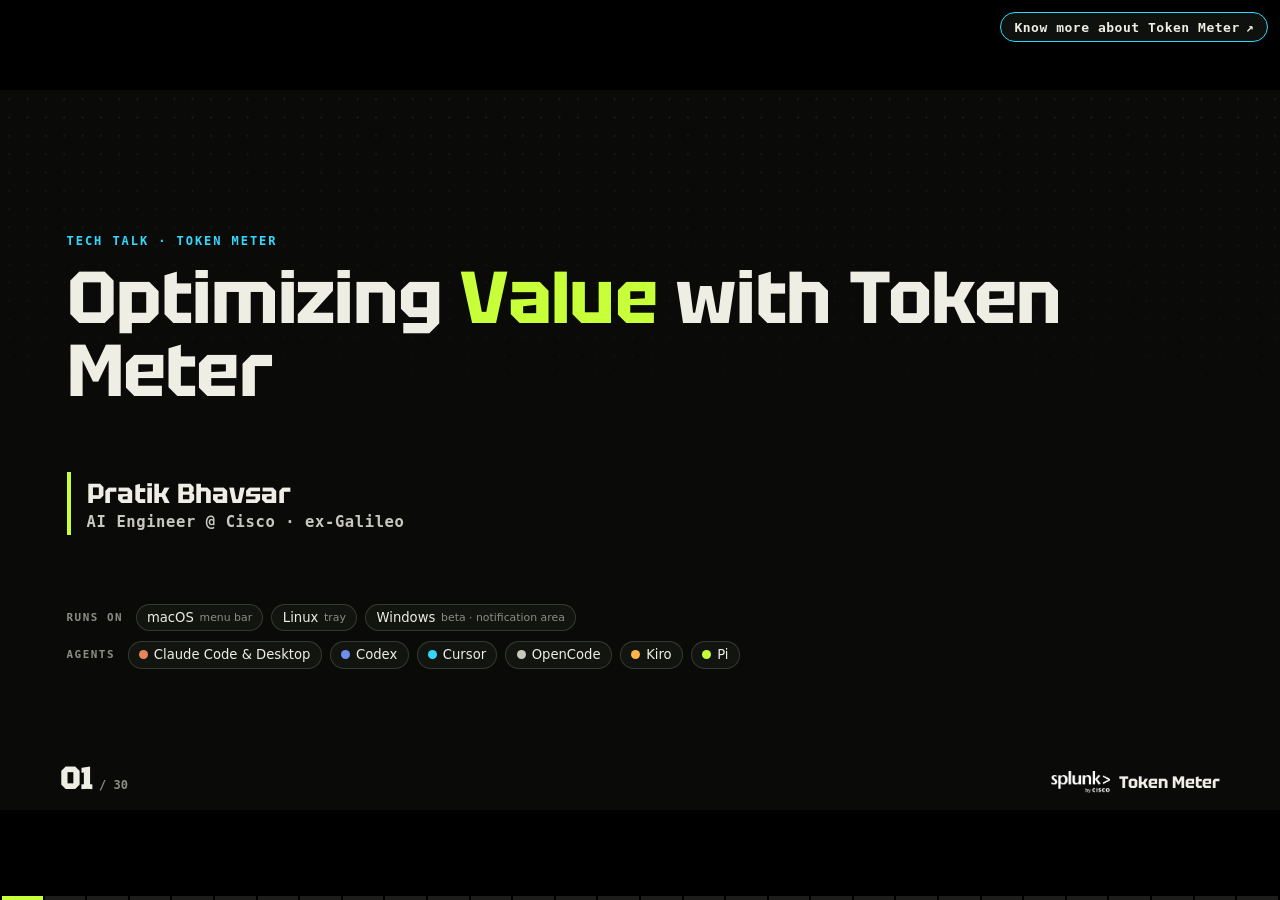
==== commit a363d0af: "feat(brand): adopt the Splunk by Cisco logo and endorsement (#93) Marketing retired "Splunk, a Cisco" ====
--- a/docs/talk/index.html
+++ b/docs/talk/index.html
@@ -514,7 +514,7 @@
       <span class="ring" data-k="1" style="--x:21%;--y:30.4%;--w:13%;--h:9%;--d:.7s"></span>
       <span class="ring" data-k="2" style="--x:21.5%;--y:89.4%;--w:10%;--h:7%;--d:.9s"></span>
       <span class="ring" data-k="3" style="--x:40.5%;--y:89.4%;--w:11%;--h:7%;--d:1.1s"></span>
-    
+
       <div class="pop" style="--d:1.3s;position:absolute;top:-8%;right:-3%;width:58%;z-index:3">
         <div class="mbar" style="box-shadow:0 1.2cqw 3cqw rgba(0,0,0,.6)"><span class="si"><i>&gt;</i>$67.77 · 28 tok/s · 257K ctx · $9.64 today</span><span>⌁</span><span>Wed 2:14 PM</span></div>
         <div class="notif" style="margin-top:.6cqw;padding:1cqw 1.2cqw"><div class="ic" style="width:2.8cqw;height:2.8cqw;font-size:1cqw">TM</div><div><div class="ap"><span>Token Meter</span><span>now</span></div><b style="font-size:1.25cqw">Long session</b><span style="font-size:1.1cqw">Claude Code · claude-opus-5-5</span></div></div>
@@ -550,7 +550,7 @@
       <img src="img/live-spend.jpg" alt="Spend page with monthly budget, projected month, and daily spend trend">
       <span class="ring" data-k="1" style="--x:28%;--y:32%;--w:18%;--h:9%;--d:.7s"></span>
       <span class="ring" data-k="2" style="--x:86.5%;--y:37.6%;--w:24%;--h:9%;--d:.9s"></span>
-    
+
       <div class="callout" data-k="2" style="top:-6%;right:-2%"><div class="label">Projected month</div><div class="cv">$3,222</div><div class="cs">$5,718 under budget at this pace</div></div>
     </figure>
   </div>
@@ -583,7 +583,7 @@
       <img src="img/live-models.jpg" alt="Models page with spend by model, model mix over time, and speed over time">
       <span class="ring" data-k="1" style="--x:37.5%;--y:27%;--w:42%;--h:6%;--d:.7s"></span>
       <span class="ring" data-k="2" style="--x:66%;--y:63%;--w:16%;--h:26%;--d:.9s"></span>
-    
+
       <div class="callout" data-k="1" style="top:-6%;right:-2%"><div class="label">Where the spend goes</div><div class="cv">56%</div><div class="cs">claude-opus-5-5 · $1,390 in 30 days</div></div>
     </figure>
   </div>
@@ -683,7 +683,7 @@
       <img src="img/live-git.jpg" alt="Git page with pushed lines, spend per 1K lines, push yield, and daily code changes">
       <span class="ring" data-k="1" style="--x:47%;--y:32.8%;--w:17%;--h:9%;--d:.7s"></span>
       <span class="ring" data-k="2" style="--x:65.5%;--y:32.8%;--w:15%;--h:9%;--d:.9s"></span>
-    
+
       <div class="callout" data-k="1" style="top:-6%;right:-2%"><div class="label">Spend per 1K pushed lines</div><div class="cv">$31.72<em class="dn">↑ 18.4%</em></div><div class="cs">vs. the prior 7 days</div></div>
     </figure>
   </div>
@@ -717,7 +717,7 @@
       <span class="ring" data-k="1" style="--x:23.5%;--y:44.4%;--w:13%;--h:7%;--d:.8s"></span>
       <span class="ring" data-k="2" style="--x:52.8%;--y:44.4%;--w:8%;--h:7%;--d:1s"></span>
       <span class="ring" data-k="3" style="--x:78%;--y:44.4%;--w:9%;--h:7%;--d:1.2s"></span>
-    
+
       <div class="callout" data-k="1" style="top:-6%;right:-2%"><div class="label">Biggest saving</div><div class="cv">$1,836</div><div class="cs">gpt-5.6-sol → gpt-6-sol, resolves about as often</div></div>
     </figure>
   </div>
@@ -834,7 +834,7 @@
       <span class="ring" data-k="1" style="--x:19.5%;--y:55.4%;--w:10%;--h:5.5%;--d:.8s"></span>
       <span class="ring" data-k="2" style="--x:75%;--y:55.4%;--w:10%;--h:5.5%;--d:1s"></span>
       <span class="ring" data-k="3" style="--x:31%;--y:83.4%;--w:30%;--h:3.6%;--d:1.2s"></span>
-    
+
       <div class="callout" data-k="3" style="top:-6%;right:-2%"><div class="label">Where the gap came from</div><div class="cv">+$0.21</div><div class="cs">of the $0.33 gap between Haiku and Opus was cache writes</div></div>
     </figure>
   </div>
@@ -1026,7 +1026,7 @@
       <div class="slot"><i></i><span>TOKEN METER</span><b></b></div>
       <div class="paper">
         <div class="ph" style="justify-content:center"><span>NEXT STEPS</span></div>
-        <a class="li" href="https://www.splunk.com/en_us/blog/artificial-intelligence/token-meter-a-live-cost-meter-for-your-coding-agents.html" target="_blank" rel="noopener noreferrer"><span class="ic"><img src="img/splunk-logo.png" alt="Splunk"></span><span class="t">Read the blog</span><span class="v">splunk.com/blog</span></a>
+        <a class="li" href="https://www.splunk.com/en_us/blog/artificial-intelligence/token-meter-a-live-cost-meter-for-your-coding-agents.html" target="_blank" rel="noopener noreferrer"><span class="ic"><img src="img/splunk-logo.png" alt="Splunk by Cisco"></span><span class="t">Read the blog</span><span class="v">splunk.com/blog</span></a>
         <a class="li" href="https://github.com/splunk/token-meter" target="_blank" rel="noopener noreferrer"><span class="ic"><svg viewBox="0 0 16 16" aria-hidden="true"><path fill="#0a0b09" d="M8 0C3.58 0 0 3.58 0 8c0 3.54 2.29 6.53 5.47 7.59.4.07.55-.17.55-.38 0-.19-.01-.82-.01-1.49-2.01.37-2.53-.49-2.69-.94-.09-.23-.48-.94-.82-1.13-.28-.15-.68-.52-.01-.53.63-.01 1.08.58 1.23.82.72 1.21 1.87.87 2.33.66.07-.52.28-.87.51-1.07-1.78-.2-3.64-.89-3.64-3.95 0-.87.31-1.59.82-2.15-.08-.2-.36-1.02.08-2.12 0 0 .67-.21 2.2.82.64-.18 1.32-.27 2-.27.68 0 1.36.09 2 .27 1.53-1.04 2.2-.82 2.2-.82.44 1.1.16 1.92.08 2.12.51.56.82 1.27.82 2.15 0 3.07-1.87 3.75-3.65 3.95.29.25.54.73.54 1.48 0 1.07-.01 1.93-.01 2.2 0 .21.15.46.55.38A8.013 8.013 0 0016 8c0-4.42-3.58-8-8-8z"/></svg></span><span class="t">Install &amp; star</span><span class="v">splunk/token-meter</span></a>
         <a class="li" href="https://github.com/splunk/token-meter/blob/main/specs/CONTRIBUTING.md" target="_blank" rel="noopener noreferrer"><span class="ic"><svg viewBox="0 0 16 16" aria-hidden="true"><path fill="#0a0b09" d="M1.5 3.25a2.25 2.25 0 1 1 3 2.122v5.256a2.251 2.251 0 1 1-1.5 0V5.372A2.25 2.25 0 0 1 1.5 3.25Zm5.677-.177L9.573.677A.25.25 0 0 1 10 .854V2.5h1A2.5 2.5 0 0 1 13.5 5v5.628a2.251 2.251 0 1 1-1.5 0V5a1 1 0 0 0-1-1h-1v1.646a.25.25 0 0 1-.427.177L7.177 3.427a.25.25 0 0 1 0-.354ZM3.75 2.5a.75.75 0 1 0 0 1.5.75.75 0 0 0 0-1.5Zm0 9.5a.75.75 0 1 0 0 1.5.75.75 0 0 0 0-1.5Zm8.25.75a.75.75 0 1 0 1.5 0 .75.75 0 0 0-1.5 0Z"/></svg></span><span class="t">Send a PR</span><span class="v">new models &amp; agents</span></a>
         <a class="li"><span class="ic"><svg viewBox="0 0 24 24" aria-hidden="true"><rect x="9" y="1" width="3.6" height="10" rx="1.8" fill="#36c5f0"/><rect x="1" y="7.4" width="10" height="3.6" rx="1.8" fill="#36c5f0"/><rect x="13" y="9" width="10" height="3.6" rx="1.8" fill="#2eb67d"/><rect x="13" y="1" width="3.6" height="10" rx="1.8" fill="#2eb67d"/><rect x="11.4" y="13" width="3.6" height="10" rx="1.8" fill="#ecb22e"/><rect x="13" y="13" width="10" height="3.6" rx="1.8" fill="#ecb22e"/><rect x="1" y="11.4" width="10" height="3.6" rx="1.8" fill="#e01e5a"/><rect x="9" y="13" width="3.6" height="10" rx="1.8" fill="#e01e5a"/></svg></span><span class="t">Join Splunk Slack</span><span class="v">#token-meter</span></a>
@@ -1179,7 +1179,7 @@
 // slide number and brand
 {const all=[...document.querySelectorAll('.slide')];all.forEach((sl,i)=>{
  const n=document.createElement('div');n.className='snum';n.innerHTML=`${String(i+1).padStart(2,'0')}<small>/ ${all.length}</small>`;sl.appendChild(n);
- const b=document.createElement('div');b.className='brand';b.innerHTML='<img src="img/splunk-logo.png" alt="Splunk"><span>Token Meter</span>';sl.appendChild(b)})}
+ const b=document.createElement('div');b.className='brand';b.innerHTML='<img src="img/splunk-logo.png" alt="Splunk by Cisco"><span>Token Meter</span>';sl.appendChild(b)})}
 
 // page location chips
 document.querySelectorAll('.slide[data-loc]').forEach(sl=>{sl.classList.add('has-loc');const d=document.createElement('div');d.className='loc a';d.style.setProperty('--d','.15s');d.innerHTML=sl.dataset.loc;sl.insertBefore(d,sl.firstChild)});
